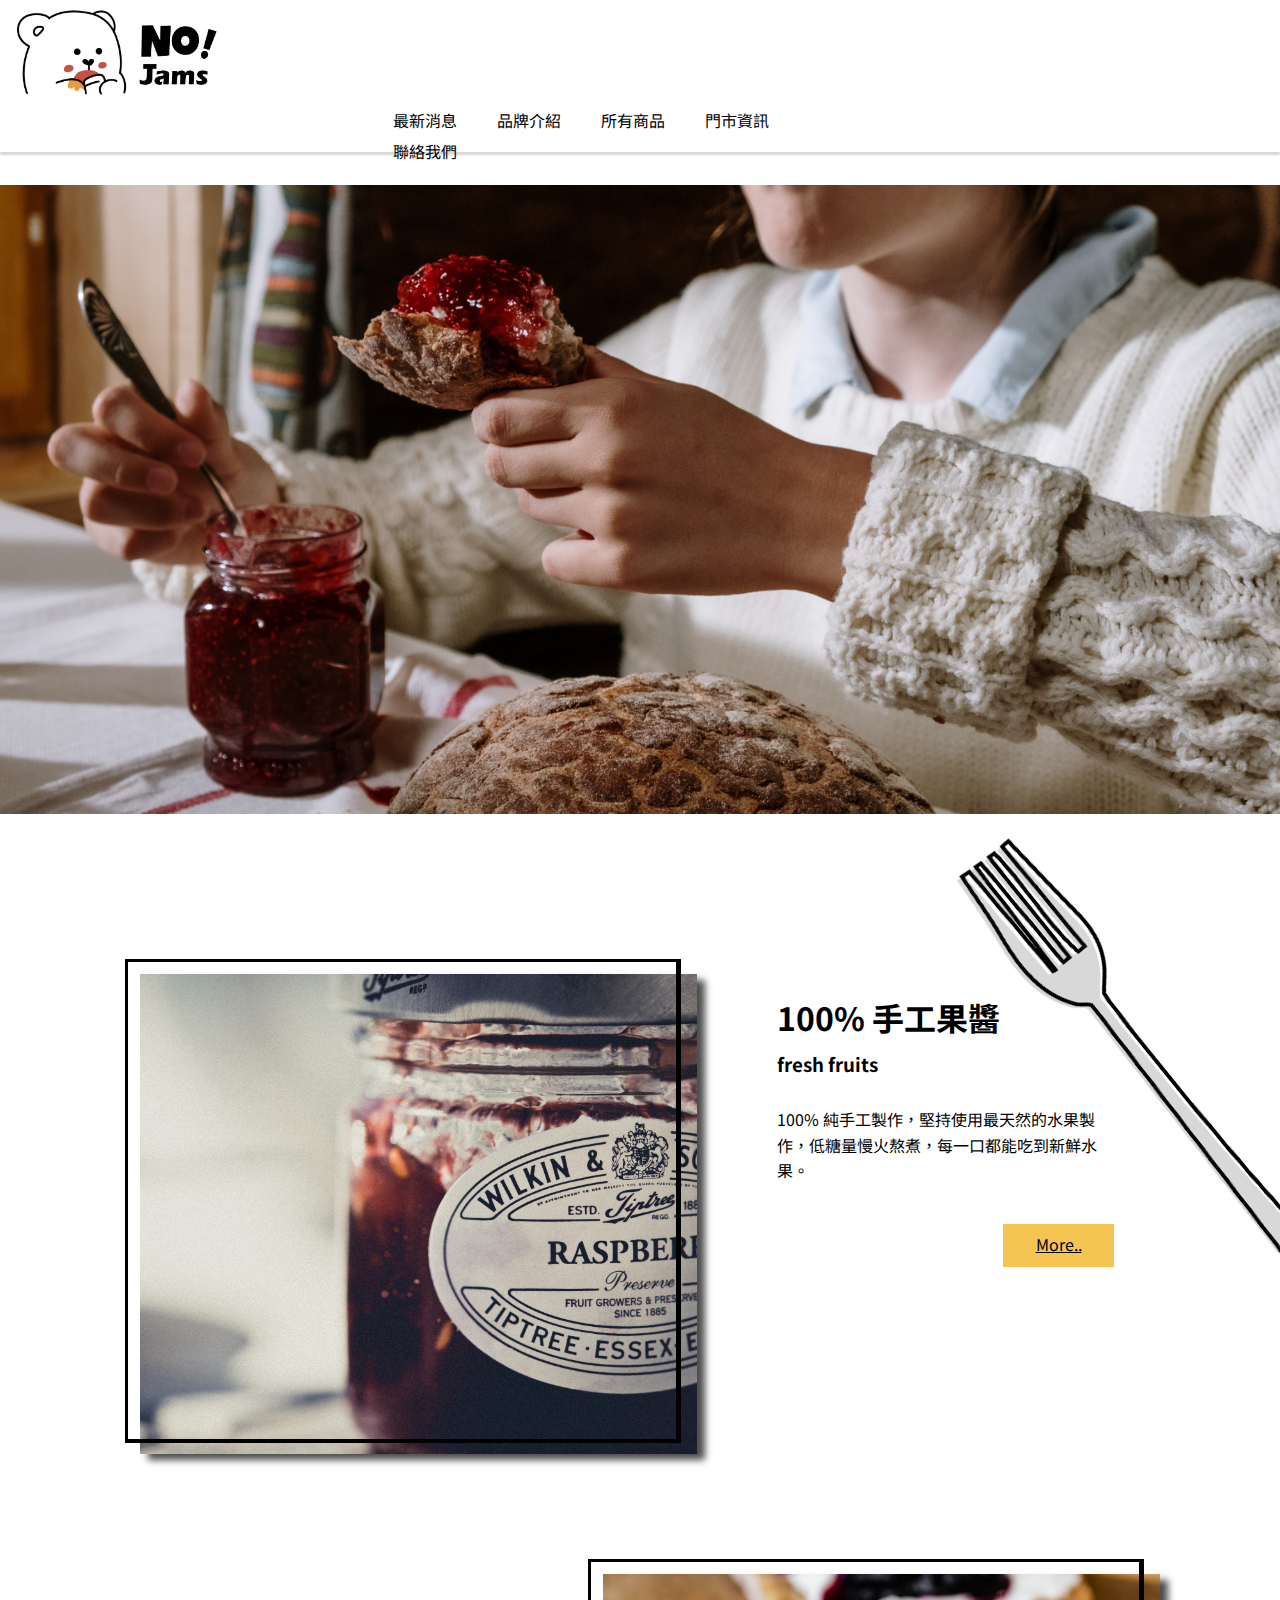
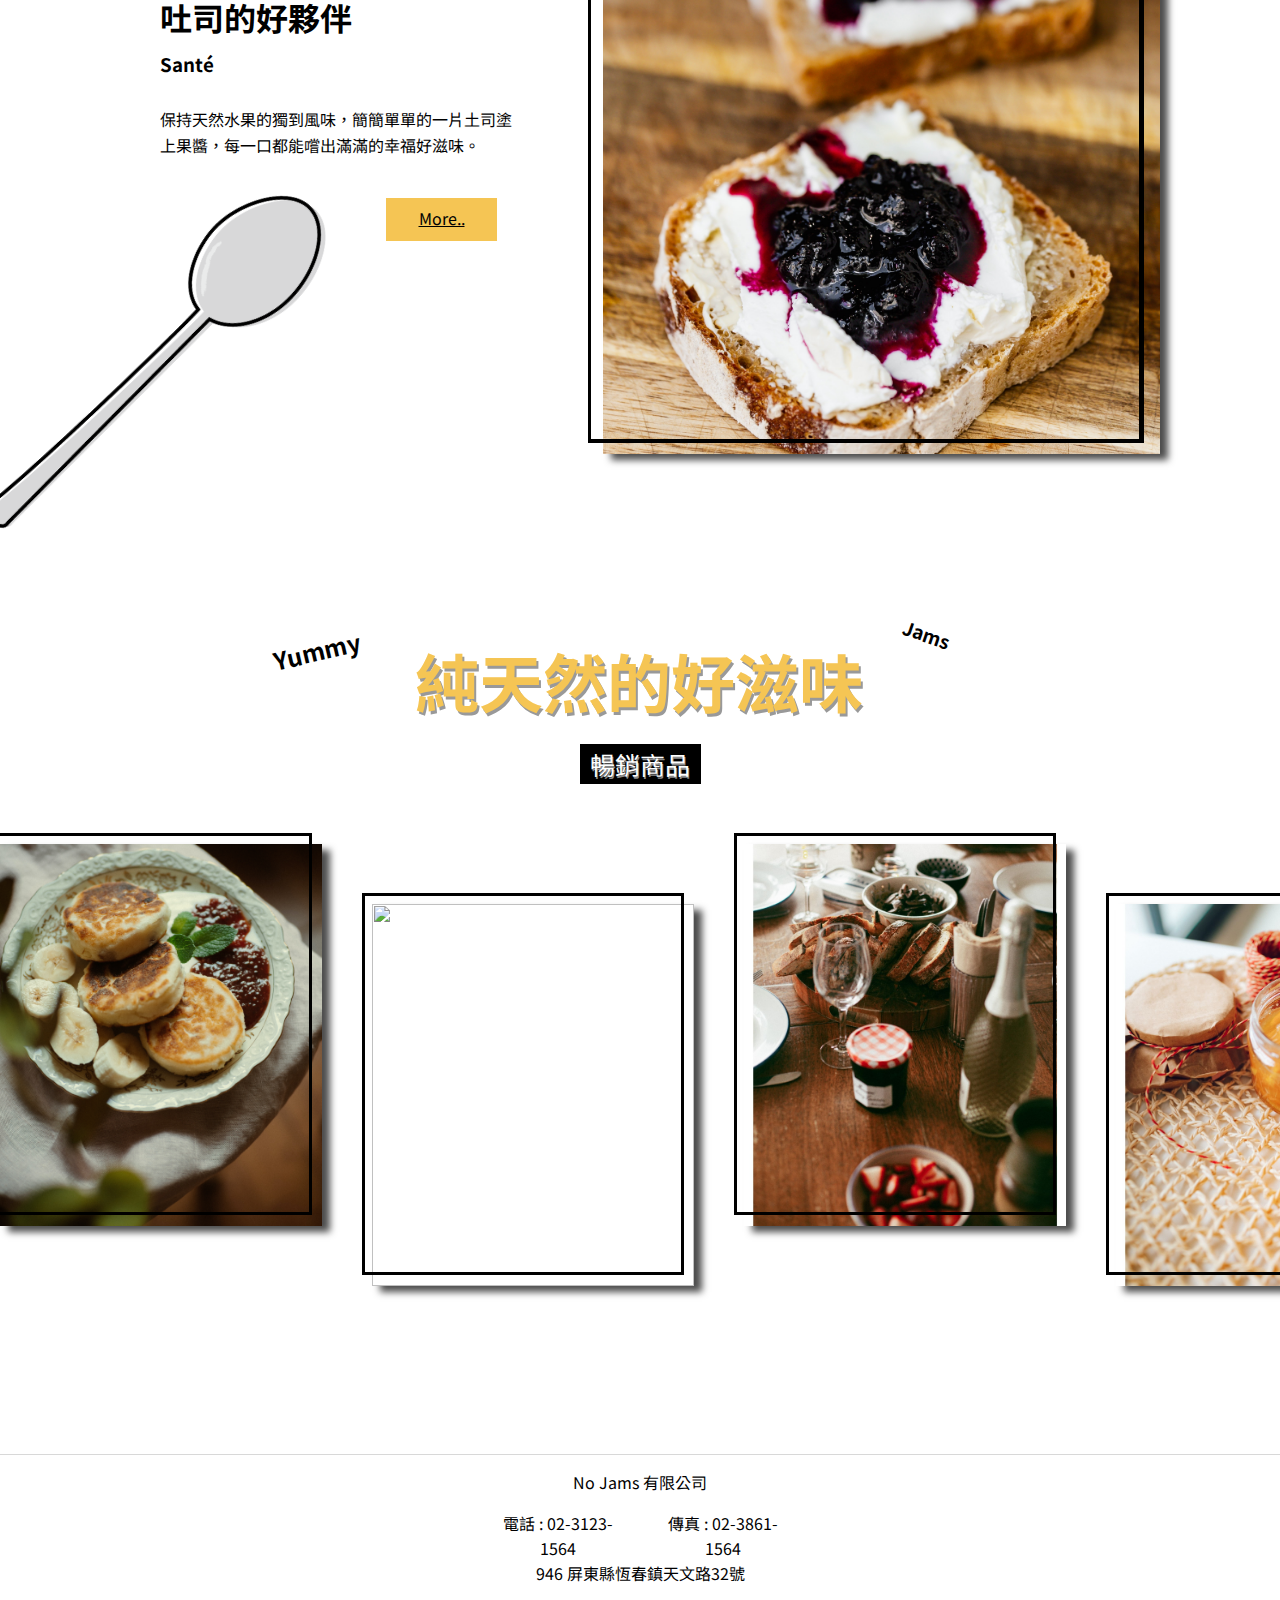
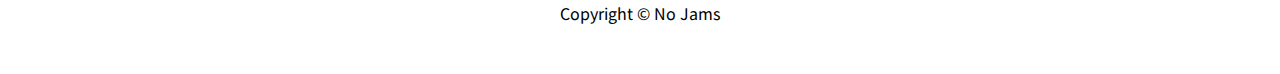
==== index.html @ 3ca2d2df "add.content" ====
<!DOCTYPE html>
<html lang="en">
<head>
    <meta charset="UTF-8">
    <meta http-equiv="X-UA-Compatible" content="IE=edge">
    <meta name="viewport" content="width=device-width, initial-scale=1.0">
    <title>No Jams 首頁</title>
    <link rel="stylesheet" href="./css/style.css">
    <link rel="stylesheet" href="https://pro.fontawesome.com/releases/v5.10.0/css/all.css" integrity="sha384-AYmEC3Yw5cVb3ZcuHtOA93w35dYTsvhLPVnYs9eStHfGJvOvKxVfELGroGkvsg+p" crossorigin="anonymous"/>
    <link rel="preconnect" href="https://fonts.googleapis.com">
    <link rel="preconnect" href="https://fonts.gstatic.com" crossorigin>                 
    <link href="https://fonts.googleapis.com/css2?family=Noto+Sans+TC:wght@100;300;400;500;700&display=swap" rel="stylesheet">
    <link rel="preconnect" href="https://fonts.googleapis.com">
    <link rel="preconnect" href="https://fonts.gstatic.com" crossorigin>
    <link href="https://fonts.googleapis.com/css2?family=Noto+Sans+TC:wght@100;300;400;500;700&family=Source+Sans+Pro:ital,wght@0,200;0,300;0,400;0,600;0,700;0,900;1,200;1,300;1,400;1,600;1,700;1,900&display=swap" rel="stylesheet">
</head>
<body>
   
    <div class="head">
        <a href="index.html"><img src="./img/nojams_logo.png" alt="" ></a>

        <div class="icon"> 
        <i class="fas fa-user"></i>
        <i class="fas fa-shopping-cart"></i>              
        <i class="fab fa-facebook"></i>
        <i class="fab fa-instagram"></i>
       </div>
        
        <ul>
            <li>
                <a href="News.html">最新消息</a> 
            </li>      
            <li>
                <a href="Brand_introduction.html">品牌介紹</a>  
            </li>
            <li>
                <a href="All_products.html">所有商品</a> 
                <ol>
                <li><a href="#">熱銷推薦 </a></li>
                <li><a href="Jams.html">手工果醬</a></li>
                </ol>
             </li>
            <li>
                <a href="position.html">門市資訊</a>  
            </li>
            <li><a href="Content_us.html">聯絡我們</a> 
            </li>

           </ul>
        
           
          <div class="photo">
              <img src="./img/pexels-cottonbro-5590963.jpg" alt="">
           </div>
           <img src="./img/fork-02-02.png" alt="" class="Decorate">
           <img src="./img/fork-03.png" alt="" class="Decorate2">
         
           
           <div class="top">
           
               <div class="ph1">
                   <img src="img/pexels-torsten-dettlaff-60540.jpg" alt="">
                   <div class="line"></div>
                </div>
               
               <div class="list1" >
                   <h1>100% 手工果醬</h1>
                   <h3> fresh fruits</h3>
                   <p>100%  純手工製作，堅持使用最天然的水果製作，低糖量慢火熬煮，每一口都能吃到新鮮水果。</p>
                   <a href="#">More..</a>
               </div>
           </div>


           <div class="top2">
            <div class="list2" >
                <h1>吐司的好夥伴</h1>
                <h3> Santé</h3>
                <p>保持天然水果的獨到風味，簡簡單單的一片土司塗上果醬，每一口都能嚐出滿滿的幸福好滋味。</p>
                <a href="#">More..</a>
            </div>
            <div class="ph2">
                <img src="img/pexels-karolina-grabowska-4963936.jpg" alt="">
                <div class="line2"></div>
             </div>
            </div>

            <div class="top3">

                <div class="list3">
                    <h2>Yummy</h2>
                    <h3>Jams</h3>
                <h1>純天然的好滋味</h1>
                <a href="#">暢銷商品</a>
                </div>
                
                <div class="ph3">
                    <img src="./img/p1.jpg" alt="">
                    <div class="line3"></div>
                 </div>
                 <div class="ph4">
                    <img src="./img/p2.jpg" alt="">
                    <div class="line4"></div>
                 </div>

                 <div class="ph5">
                    <img src="./img/p3.jpg" alt="">
                    <div class="line5"></div>
                 </div>

                 <div class="ph6">
                    <img src="./img/p4.jpg" alt="">
                    <div class="line6"></div>
                 </div>

                 <div class="ph7">
                    <img src="./img/p5.jpg" alt="">
                    <div class="line7"></div>
                 </div>


             </div>

             
             <div id="footer">
                <div class="ficon">
                <i class="fab fa-facebook"></i>
                <i class="fab fa-instagram"></i>
                <i class="fas fa-envelope"></i>
                </div>
                <div class=text>
                <p>No Jams 有限公司</p>
                <div class="phone">
                <p class="ph">電話 : 02-3123-1564</p><p>傳真 : 02-3861-1564</p>
                </div>
                <p>946 屏東縣恆春鎮天文路32號</p>
                <p>Copyright © No Jams</p>
                </div>
            </div>
       
              
            
          

    
</body>
</html>
---- css/style.css ----
@import url('reset.css');

*{
    margin: 0;
    padding: 0;
    color: black;
    box-sizing: border-box;
    
}
body{
    font-family: 'Noto Sans TC' ,sans-serif;
    font-size: 16px;
    margin: 0 auto;
    overflow-x: hidden;
    
    
}

/* head */

.head{
    height: 152px;
    box-shadow: 0 3px 2px rgba(199, 199, 199, 0.7);    
    z-index: 1;


    

}

img{
    width: 239px;
    height: 103px;
    

}

/* 選單 */
ul{
    width: 515px;
    margin: 0 auto;
    
    
   
  }
  
  li{ 
    position: relative;
    display: inline-block;  
    font-style: normal;
  
   
    
  }
  
  li a{
    display: block;
    width: 80px;
    height: 30px;
    text-decoration: none;
    line-height: 23.17px;
    margin: 0 10px ;    
    
    
  }
  
  li a:hover{
      color: rgb(218, 218, 218);
  }
  
  
  
  ul>li:hover ol{
    display: block;
   
    
  
  }
  ol{
    position: absolute;
    display: none;
    top: 30px;
    left: -8px;

  }
  
  
  
  ol>li a{
    display: block;
    width: 80px;
    height: 30px;
    text-decoration: none;
    text-align: center;
    line-height: 20px;
  
  }
  
  ol:hover>li {
   
  
  
  }

  /* icon */

.icon{
    font-size: 20px;
    float: right;
    margin-top: 20px;
    margin-right :20px ;
}

.fas ,.fab{
    margin-right: 20px;

}

/* head下的圖 */

.photo{
    /* background-color: rgb(207, 205, 205); */
    height: 629px;
    margin-top: 15px;
    margin-bottom: 140px;
   
    
    
   
}
.photo img{
  width:100%;
  height: 100%;
  object-fit: cover;
  

}
/* 裝飾叉子湯匙 */
.Decorate{
  position: absolute;
  top: 978px;
  right: -152px;
  width: 100%;
  height: 155px;
  width: 575px;
  transform: rotate(51deg);
}

.Decorate2{
  position: absolute;
  top: 1885px;
  left: -110px;
  width: 100%;
  height: 155px;
  width: 526px;
  transform: rotate(316deg);
  


}

/*首頁 區塊1 */
.top{
    width: 1040px;
    height: 520px;
    margin: 0 auto;
    display: flex;
    
}

.top img{
  height: 480px;
  width: 557px;
  margin-top: 20px;
  margin-left: 20px;
  object-fit: cover;
  object-position: bottom right;
  box-shadow: 8px 6px 7px rgba(0, 0, 0, 0.7); 

  
}

.ph1{
  position: relative;
}

.line{
  height: 484px;
  width: 556px;
  position: absolute;
  border: 3px solid black;
  border-bottom: 4px solid black ;
  border-right: 5px solid black ;
  top:5px;
  left: 5px;
  
}


.list1{
  margin: 20px;
  margin-left: 60px;

}

.list1 h1{
  margin: 20px 20px 10px;


}

.list1 h3{
  margin: 0 20px 30px;

}

.list1 p{
  margin: 20px;
  line-height:1.6;

}

.list1{

}

.list1 a{
  font-size: 16px;
  font-style: normal;
	display: block;
	background-color:#F5C554;
	width: 111px;
	height: 43px;
	text-align: center;
	line-height: 40px;
  margin-top: 40px;
  margin-left: 246px;
}
  

/* 首頁區塊2 */
.top2{
  width: 1040px;
  height: 520px;
  margin: 80px auto;
  display: flex;
}

.top2 img{
height: 480px;
width: 557px;
object-fit: cover;
object-position: bottom;
margin-top: 20px;
margin-left: 20px;
box-shadow: 8px 6px 7px rgba(0, 0, 0, 0.7); 

}

.ph2{
position: relative;
}

.line2{
height: 484px;
width: 556px;
position: absolute;
border: 3px solid black;
border-bottom: 4px solid black ;
border-right: 5px solid black ;
top:5px;
left: 5px;


}


.list2{
margin: 20px;
margin-right: 40px;

}

.list2 h1{
margin: 20px 20px 10px;


}

.list2 h3{
margin: 0 20px 30px;

}

.list2 p{
margin: 20px;
line-height:1.6;

}

.list2{

}

.list2 a{
font-size: 16px;
font-style: normal;
display: block;
background-color:#F5C554;
width: 111px;
height: 43px;
text-align: center;
line-height: 40px;
margin-top: 40px;
margin-left: 246px;
}

/* 首頁輪播區塊3 */

.top3 {
  height: 750px;
  display: flex;
  margin-top: 130px;
  overflow: hidden;
  position: relative;
}



.top3 img{
  width: 322px;
  height: 382px;
  margin-right: 50px;
  margin-top: 200px;
  object-fit: cover;
  object-position: bottom;
  box-shadow: 8px 6px 7px rgba(0, 0, 0, 0.7); 
}

.ph3,.ph5,.ph7{
  position: relative;
  margin-top: 40px;
  


}

.line3,.line5,.line7{
  width: 322px;
  height: 382px;
  position: absolute;
  border: 3px solid black;
  top:189px;
  left:-10px
}

.ph4,.ph6{
  position: relative;
  margin-top: 100px;

}

.line4,.line6{
  width: 322px;
  height: 382px;
  position: absolute;
  border: 3px solid black;
  top: 189px;
  left:-10px

}

.top3 .list3{
  width: 450px;
  height: 150px;
  margin: 0 auto;
  position: absolute;
  left: 0;
  right: 0;
  top:30px;
  margin: auto;
}
.top3 .list3 h1{
  font-size: 64px;
  position: absolute;
  margin: 0 auto;
  text-shadow: 2px 3px #999999;
  color: #F5C554;


}

.top3 .list3 h2{
  position: absolute;
  top: -1px;
  left: -142px;
  transform: rotate(347deg);
  


}
.top3 .list3 h3{
  font-weight: bold;
  position: absolute;
  top: -14px;
  right: -86px;
  transform: rotate(19deg);
  
}


.top3 a{
  font-size: 25px;
  font-style: normal;
  color: white;
  text-shadow: 1px 2px #8a8a8a;
  display: block;
  background-color:#000000;
  width: 121px;
  height: 40px;
  text-align: center;
  line-height:1.6;
  margin: 0 auto;
  margin-top: 110px;
  text-decoration: none;
  }


/* 頁尾 */
#footer{
  height: 220px;
  margin: 0 auto;
  position: relative;
  margin-top: 100px;
  border-top: 1px solid rgba(199, 199, 199, 0.7);
}

#footer .text p{
  text-align: center;
  padding-top: 15px;
  line-height: 1.6;
  font-size: 16px;
}

.ficon{
  font-size: 20px;
  position: absolute;
  top: 100px;
  left: 461px;
  

}

#footer .text  .phone{
  height: 50px;
  width: 310px;
  display: flex;
  margin: 0 auto;
  
}
#footer .text  .phone .ph{
  margin-right: 20px;
}
/* 品牌介紹背景浮動區塊 */


.photo1{
  margin-top: 15px;
  /* background-color: rgb(207, 205, 205); */
  height: 629px;
  margin-bottom: 380px;
  position: relative;
}
.photo1 img{
  width:100%;
  height: 100%;
  object-fit: cover;
  object-position: center;

  

}
.photo1 .p1{
  width: 910px;
  height: 486px;
  position: absolute;
  top: 405px;
  left: 0;
  right: 0;
  margin: auto;
 
}
.photo1 .p1 img{
  object-fit: cover;
  object-position: 10% 30%;
  
}


.p1 h1{
  font-size: 64px;
  position: absolute;
  text-align: center;
  top: 116px;
  left: 0;
  right: 0;
  bottom: 0;
  margin: auto;
  color: white;
  font-weight: 500;
  text-shadow: 2px 3px #999999;
 
}



/* 品牌介紹製作步驟-如何製作果醬 */

.middle{ 
  width: 1200px;
  height: 1160px;
  margin: 0 auto;
  font-size: 0%;
  background-image: url(../img/Vector\ 1.png);
  background-repeat: no-repeat;
  position: relative;

}
.middle .lin {
    position: absolute;
    left: -150px;
    bottom: -195px;
    width: 710px;
    height: 296px;
}
.middle .bee{
  width: 130px;
  height: 120px;
  position: absolute;
      left: 569px;
    bottom: 59px;

}

.middle h1{
  font-size: 64px;
  text-align: center;
  /* text-shadow: 2px 3px #999999; */
  -webkit-text-fill-color: transparent;
  -webkit-text-stroke: 2px #F5C554;
 
}

.middle1 {
  display: flex;
  flex-wrap: wrap;
  margin: 30px 20px;
  

  
 


}

.middle1 .step{
  list-style: none;
  width: 325px;
  height: 430px;
  vertical-align: middle;
  margin: 50px  auto; 
  
   
 
 

}
  


.middle1 img{
  width: 325px;
  height: 259px;
  object-fit: cover;
  object-position: bottom;
}

.middle1 h4{
  font-size: 25px ;
  text-align: center;
  line-height: 35px;
  padding: 0 0px;
  padding-top: 0px;

}

.middle1 p{
  font-size: 16px;
  padding: 10px 20px;
  line-height: 35px;
  text-align: center;

}

.step1{
  border: 3px solid #F5C554;
  height: 171px;
  position: relative;

}

.step1 h4{
  color: #F5C554;
}

.step1 img{
  height: 41px;
  width: 121px;
  position: absolute;
  top: -15px;
  left: 100px;
  position: relative;


  
}
.box{
  height: 41px;
  width: 121px;
  background-color: white;
  border: 3px solid #F5C554;
  position: absolute;
  top: -22px;
  left: 93px;
} 


/* 品牌介紹最下面區塊 */

.down{
  margin-top: 40px;
  background-color: coral;
  height: 473px;
  display: flex;


}

.down img{
  height: 100%;
  object-fit: cover;
  width: 100%;
  overflow: hidden;

}






/* 最新消息 */

.middlenews {
  width: 1200px;
  height: 1000px;
  margin: 0 auto;
 
}

.middlenews h1{
  font-size: 64px;
  text-align: center;
  margin-bottom: 40px;
  text-shadow: 2px 3px #999999;
}



.news {
  /* background: #ffffff ; */
  border: 3px solid rgb(180, 180, 180);
  width: 440px;
  height: 360px;
  margin: 0 auto;
  display: inline-block;
  vertical-align: middle;
  margin: 40px 77px; 
  box-shadow: 8px 6px 7px rgba(65, 65, 65, 0.7); 

 
  
  
}

.new1{

  
  
  
 
}

.new1 img{
  width: 440px;
  height: 240px;
  width: 100%;
  object-fit: cover;
  object-position: center ;
}

.new1 p{
  font-size: 16px;
  padding-left: 20px;
  padding-top: 15px;
  
  

}

.new1 h3{
  font-size: 25px;
  padding-left: 20px;
  padding-top: 28px;
  float: left;
  
  
}

.new1 a{
  font-size: 18px;
  float: right;
  margin: 0 10px;
  padding-top: 35px;
}

.new1 a .fas {
  font-size: 20px;
  margin-left: 5px;
}
.news a:hover,.fas:hover{
  color: #869DB3;
}



/* 左邊商品列表 */


.Aproduct{
  display: flex;
  padding-left: 100px;

  
}

.list1_l{
  width: 250px;
  margin: 0 auto;
  margin-right: 50px; 
  margin-top: 50px;
 
}

.list1_l li:hover{ 
  font-style: normal;
}

.list1_l li a{
  display: block;
  width: 80px;
  height: 30px;
  text-decoration: none;
  line-height: 23.17px;
  margin: 0px 10px ;  
   
  
}

.list1_l li a:hover{
    color: #657682;
 
}

.list1_l li:hover .list1_ll li {
  position: relative;
  
}
.list1_l ol{
  position: absolute;
  display: none;
  top: 0px;
  left: 80px;

}



.list1_l ol>.list1_l li a{
  display: block;
  width: 80px;
  height: 30px;
  text-decoration: none;
  text-align: center;
  line-height: 20px;

}


.list1_l li:hover ol {
  display: block;
}

.list1_l>li{
  display: block;
  margin: 10px 0;
}





/* 中間商品 */
.products {
  display: flex;
  flex-wrap: wrap;
  height: 100%;
  margin-left: 80px;
  margin-top: 50px;
  
 
}

.item{
  width: 322px;
  height: 440px;
  text-align: center;
  margin: 20px;
 
}

.products img{
  width: 322px;
  height: 321px;
  display: block;
  width: 100%;
  margin-bottom: 40px;

}

.products h4{
  font-size: 16px;
  margin-bottom: 20px;

  
  


}

.products p{
  font-size: 18px;
  color: rgb(7, 82, 82);
  


}
.products p:hover{

}

.products a{
  text-decoration:none
  
}

.products a h4:hover{
  color: #869DB3;
  
}


/* 最下面頁面連結 */
.page{
 width: 1033px;
  margin-left: 360px;
  text-align: center;
  margin-top: 50px;
}

.page a {
  display: inline;
  margin: 0 5px;
 
 

}

.page a .fas{

}

.page a:hover{
  text-decoration: none;
  color: #8a8a8a;
  
}

/* 搜尋列表 */

.top_search{
  display: flex;
  margin: 0 30px;
  margin-top: 80px;
}
.search{
  padding-left:1000px;
  position: relative;
 

}
.search input{
  border: 3px solid;
  height: 28px;
  width: 211px;
  font-size: 16px;
  
  
}

.search button{
  border: none;
  height: 19px;
  width: 20px;
  position: absolute;
  top: 4px;
  right: 149px;
  background-color: white;
}
.search .fas{
  font-size: 18px;
  margin-top: 1px; 
}

/* 商品排序選單 */

select{
  height: 28px;
  width: 141px;
  text-align: center;
  border: 3px solid black;
  
}

option{

}

 


  /*購買頁面 */


  .shop{
    margin-top: 80px;
    padding:80px 140px;
    /* background-color: rgb(22, 22, 22); */
    display: flex

  }

  .shop img{
    height: 561px;
    width: 675px;

  }

  .shop_test{
    height: 561px;
    width: 471px;
    background-color: rgb(255, 255, 255);
    padding-top: 60px;
    padding-left: 100px;


   
  }


  .shop h1{
    font-size: 41px;
    margin-bottom: 20px;
  } 

  .shop h5{
    font-size: 25px;
    color: rgb(14, 119, 119);
    margin-bottom: 10px;
  } 

  .shop p{
    width: 368px;
    line-height: 1.6;
    margin: 10px 0;
    letter-spacing:2px;


  }

.shop .fas{
  font-size: 20px;
}

.shop_test .box_1{
  height: 55px;
  display: flex;
  margin: 20px 0;
  

}


.decrase{
    height: 55px;
    width: 53px;
    border: 1px solid rgb(0, 0, 0);
    line-height: 40px;
    border-right: none;
    float: left;
    padding-left: 17px;
    padding-top: 8px;
    background-color: white;

}

.number{
  height: 55px;
  width: 73px;
  border: 1px solid rgb(0, 0, 0);  
  float: left; 
}

.plus{
  height: 55px;
  width: 53px;
  border: 1px solid rgb(0, 0, 0);
  line-height: 40px;
  border-left: none;
  padding-left: 17px;
  padding-top: 8px;
  background-color: white;
  margin-right: 40px;


} 



button{
  height: 55px;
  width: 143px;
  background-color: black;
  font-size: 18px;
  color: white;
  /* text-align: center; */
  border: 1px solid #000000;

}
button:hover{
  background-color: #F5C554;
}


/* 門市資訊position */


.store{
  margin-top: 120px;
  margin-bottom: 100px;
  clear: both
  
  
}

.store h1{
    font-size: 64px;
    text-align: center;
    margin-bottom: 40px;
    text-shadow: 2px 3px #999999;
    
}

.all_map{
  height: 100%;
  width: 855px;
  margin: 0 auto;
  padding: 25px;
  display: flex;
  
  
  
  
 

}

.map1{
  height: 302px;
  width: 395px;
  
  

}

.all_map .text{
  height: 302px;
  width: 395px;
  padding:80px 25px 80px 100px;
  
  


}


.all_map .text h2{
  font-size: 46px ;
  margin-bottom: 20px;
  
}

.all_map .text p{
  letter-spacing: 1px;
  
  
}


/* 聯絡我們 content us */


.content{
  margin: 120px auto;
  position: relative;
  height: 800px;
  
  

}

.content h1{
  font-size: 64px;
  margin: 40px 0;
  text-align: center;
  text-shadow: 2px 3px #999999;

}

.content h5{
  margin-bottom: 40px;
  letter-spacing: 2px;
  line-height: 1.6;
  text-align: center;
  font-size: 16px;
  

  
 
  

}


form{
  margin-bottom: 100px;
  position: absolute;
  top:191px;
  left: 400px;
  


}
form .text{
  float: left;
  margin: 20px;
  
 
  

}

form .input{
  float: left;
  margin: 20px;
  height: 100%;


}

form p{
  margin-top: 20px;
  font-size: 25px;
  margin-bottom:29px;
 
  
  
}

form input{
  display: block;
  margin-top: 20px;
  font-size: 16px;
  min-width:400px;
  max-width:500px;
  padding:10px;
  border: 3px solid black;
  border-bottom: 4px solid black ;
  border-right: 3.5px solid black ;



}

form .question{
  min-width:400px;
  max-width:500px;
  min-height: 200px;
  max-height: 300px;
  margin-top: 25px;
  font-size: 16px;
  padding:10px;
  border: 3px solid black;
  border-bottom: 4px solid black ;
  border-right: 3.5px solid black ;

 
  
}
form .sub{
  height: 46px;
  min-width: 150px;
  padding: 10px 0;
  background-color: black;
  color: white;
  
}
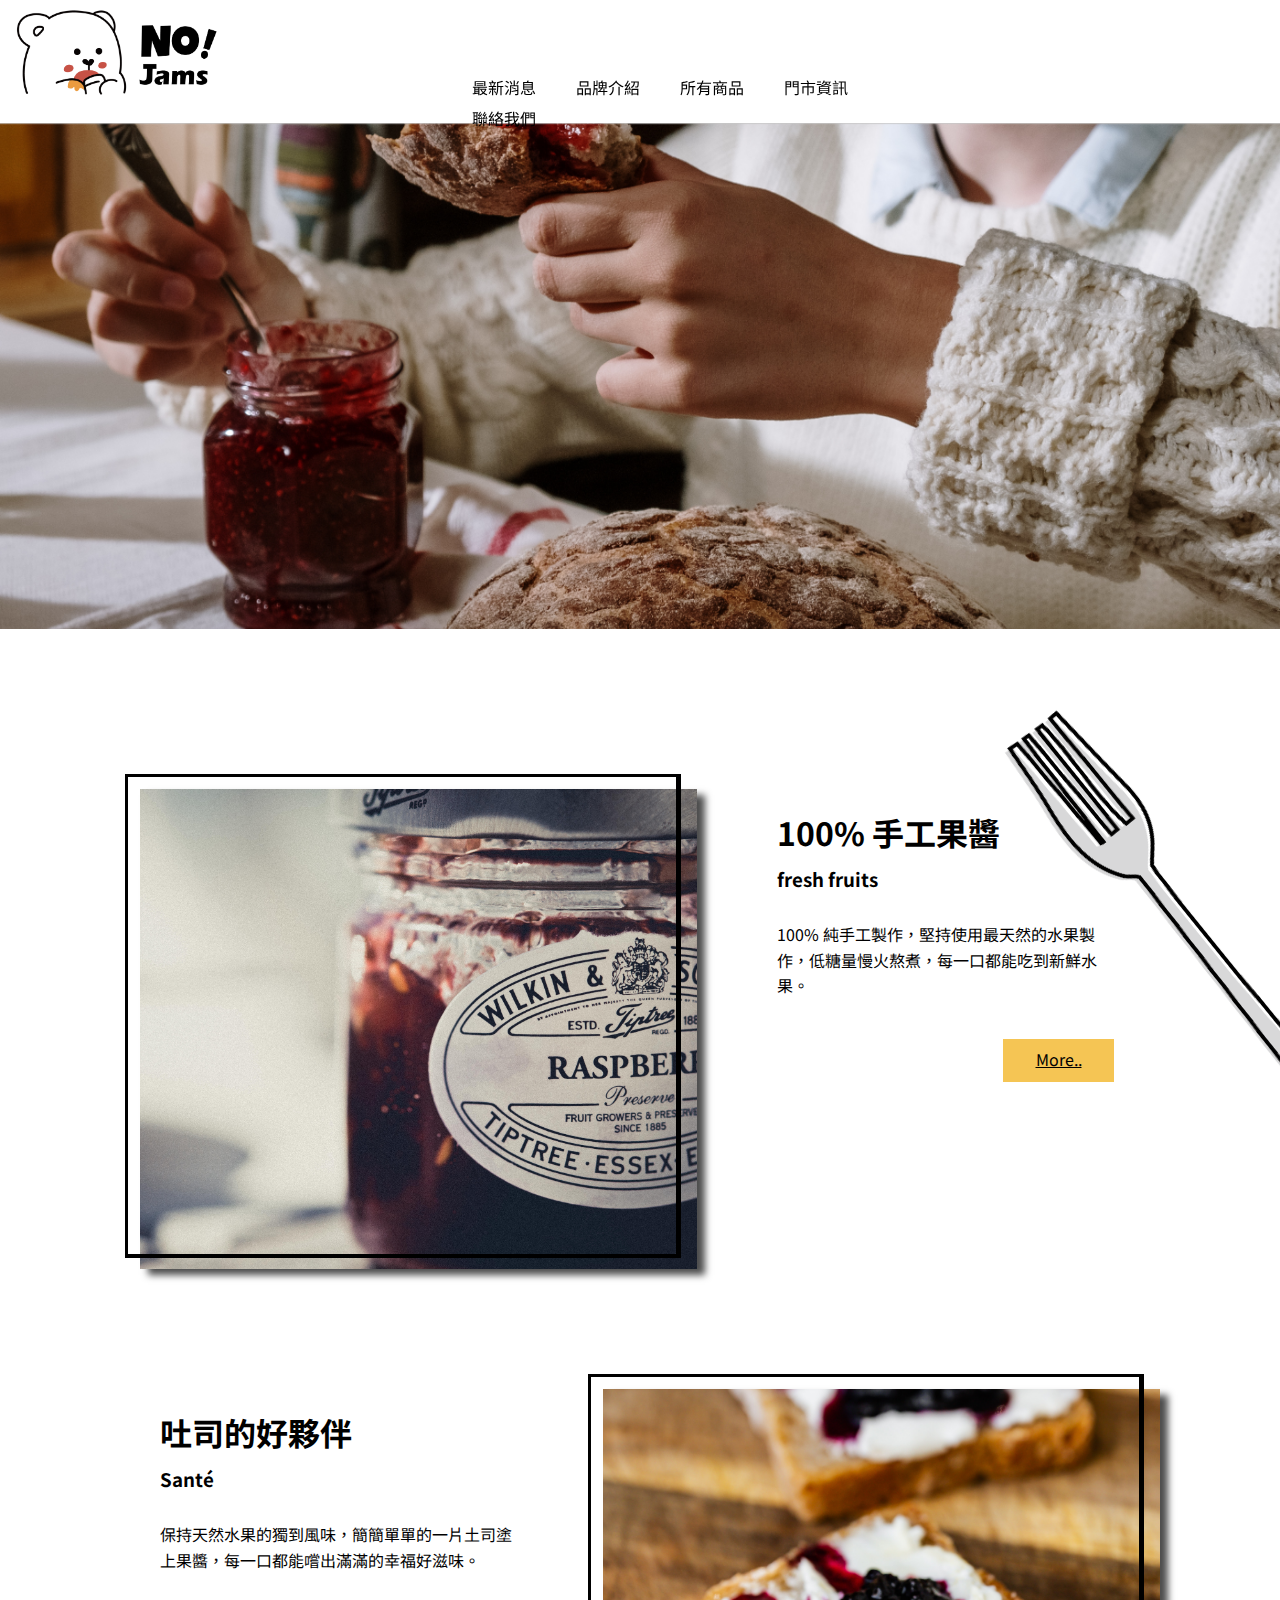
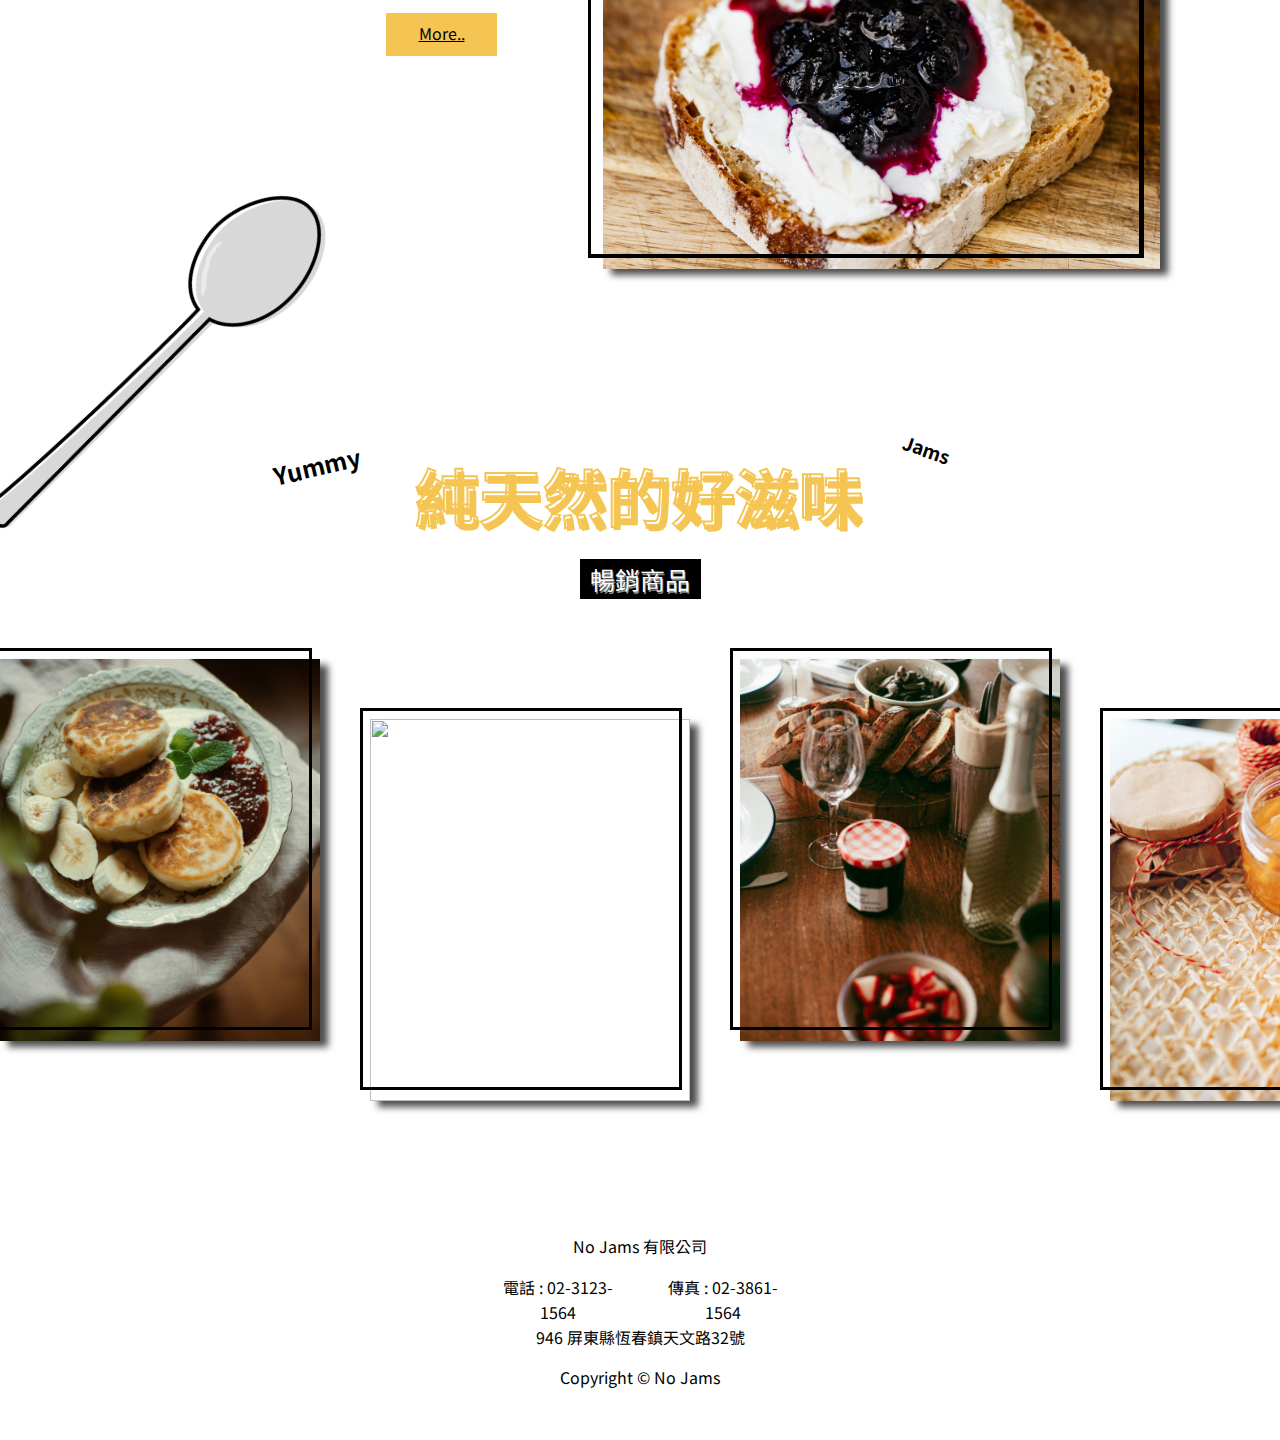
==== commit f85c21e9: "add all & rwd+index" ====
--- a/index.html
+++ b/index.html
@@ -5,7 +5,8 @@
     <meta http-equiv="X-UA-Compatible" content="IE=edge">
     <meta name="viewport" content="width=device-width, initial-scale=1.0">
     <title>No Jams 首頁</title>
-    <link rel="stylesheet" href="./css/style.css">
+    <link rel="stylesheet" href="./css/index.css" >
+    <link rel="stylesheet" href="./css/hamburger.css">
     <link rel="stylesheet" href="https://pro.fontawesome.com/releases/v5.10.0/css/all.css" integrity="sha384-AYmEC3Yw5cVb3ZcuHtOA93w35dYTsvhLPVnYs9eStHfGJvOvKxVfELGroGkvsg+p" crossorigin="anonymous"/>
     <link rel="preconnect" href="https://fonts.googleapis.com">
     <link rel="preconnect" href="https://fonts.gstatic.com" crossorigin>                 
@@ -15,9 +16,39 @@
     <link href="https://fonts.googleapis.com/css2?family=Noto+Sans+TC:wght@100;300;400;500;700&family=Source+Sans+Pro:ital,wght@0,200;0,300;0,400;0,600;0,700;0,900;1,200;1,300;1,400;1,600;1,700;1,900&display=swap" rel="stylesheet">
 </head>
 <body>
-   
+    
     <div class="head">
+        
+        <div class="ham">
+            <button class="hamburger hamburger--squeeze" type="button">
+                <span class="hamburger-box">
+                <span class="hamburger-inner"></span>
+                </span>
+            </button>
+        </div>
+
         <a href="index.html"><img src="./img/nojams_logo.png" alt="" ></a>
+       <ul>
+            <li>
+                <a href="News.html">最新消息</a> 
+            </li>      
+            <li>
+                <a href="Brand_introduction.html">品牌介紹</a>  
+            </li>
+            <li>
+                <a href="All_products.html">所有商品</a> 
+                <ol>
+                <li><a href="#">熱銷推薦 </a></li>
+                <li><a href="Jams.html">手工果醬</a></li>
+                </ol>
+             </li>
+            <li>
+                <a href="position.html">門市資訊</a>  
+            </li>
+            <li><a href="Content_us.html">聯絡我們</a> 
+            </li>
+
+           </ul>
 
         <div class="icon"> 
         <i class="fas fa-user"></i>
@@ -26,28 +57,10 @@
         <i class="fab fa-instagram"></i>
        </div>
         
-        <ul>
-            <li>
-                <a href="News.html">最新消息</a> 
-            </li>      
-            <li>
-                <a href="Brand_introduction.html">品牌介紹</a>  
-            </li>
-            <li>
-                <a href="All_products.html">所有商品</a> 
-                <ol>
-                <li><a href="#">熱銷推薦 </a></li>
-                <li><a href="Jams.html">手工果醬</a></li>
-                </ol>
-             </li>
-            <li>
-                <a href="position.html">門市資訊</a>  
-            </li>
-            <li><a href="Content_us.html">聯絡我們</a> 
-            </li>
-
-           </ul>
-        
+    </div>
+        
+        <div class="space"></div>
+
            
           <div class="photo">
               <img src="./img/pexels-cottonbro-5590963.jpg" alt="">
@@ -117,17 +130,32 @@
                     <img src="./img/p5.jpg" alt="">
                     <div class="line7"></div>
                  </div>
+                 <div class="ph4">
+                    <img src="./img/p2.jpg" alt="">
+                    <div class="line4"></div>
+                 </div>
+
+                 <div class="ph5">
+                    <img src="./img/p3.jpg" alt="">
+                    <div class="line5"></div>
+                 </div>
+
+                 <div class="ph6">
+                    <img src="./img/p4.jpg" alt="">
+                    <div class="line6"></div>
+                 </div>
+
+                 <div class="ph7">
+                    <img src="./img/p5.jpg" alt="">
+                    <div class="line7"></div>
+                 </div>
 
 
              </div>
-
              
-             <div id="footer">
-                <div class="ficon">
-                <i class="fab fa-facebook"></i>
-                <i class="fab fa-instagram"></i>
-                <i class="fas fa-envelope"></i>
-                </div>
+
+         
+             <div class="footer1">
                 <div class=text>
                 <p>No Jams 有限公司</p>
                 <div class="phone">
@@ -135,13 +163,114 @@
                 </div>
                 <p>946 屏東縣恆春鎮天文路32號</p>
                 <p>Copyright © No Jams</p>
-                </div>
+                <div class="ficon">
+                    <i class="fab fa-facebook"></i>
+                    <i class="fab fa-instagram"></i>
+                    <i class="fas fa-envelope"></i>
+                    </div>
+                </div>
+               
+
             </div>
+           
        
               
             
+
           
-
+ <script src="./hamburger.js"></script>
+ <script src="https://ajax.googleapis.com/ajax/libs/jquery/3.6.0/jquery.min.js"></script>
+ <script>
+    //  $(function(){
+
+     //   });
+     
+        // $("id").hide();
+        // $("ul").hide();
+        $("button.hamburger").on("click", function(){
+            // $("ul").show();
+            // $("ul").hide();
+            $(this).toggleClass("is-active");
+                // $("ul").slideDown();
+                // $("ul").hide();
+            $(this).on('click', function () {
+            
+            $('ul').slideDown();
+            $("ul").toggle();
+            // $("ul").show();
+
+            
+            });      
+            
+
+        });    
+        // //     // $("ul").slideToggle();
+            
+        //  });
+
+
+        //    $(".hamburger").click(function() {
+        //     $("ul").slideToggle("slow", function() {
+        //         $("ul").hide();
+        //         $("is-active").show();
+        //     });
+        //     });
+            // $("is-active").click(function() {
+            // $("ul").slideToggle("slow", function() {
+            //     $("ul").hide();
+            //     $(".hamburger").show();
+            // });
+            // });
+
+
+         
+       
+        // $("is-active").on("click", function(){
+        //     $("ul").show();
+        // });
+
+
+           // $("ul").show();
+
+        // $("ul").show();
+        
+        
+        
+        
+        
+        
+        
+        
+        
+        
+        // $("button.hamburger").on("click", function(){
+        //     $("ul").hide();
+        //     //  $("ul").show(); 
+        // $(this).toggleClass("is-active");
+            //  $(this).show("ul");
+        
+        // $(#ul).show();
+        // $(#ul).hide();
+        
+       
+
+        // $("button.hamburger").click(function(){
+            
+        //      $(this).toggleClass("is-active");
+
+
+                 
+
+        //     });
+    
+        // $(#ul).show();
+        // $(#ul).hide();
+        
+     
+
+    
+    //   });
+</script>
     
 </body>
 </html>--- a/css/index.css
+++ b/css/index.css
@@ -0,0 +1,428 @@
+@import url("style.css");
+
+
+
+
+/* 裝飾叉子湯匙 */
+.Decorate{
+  position: absolute;
+  top: 850px;
+  right: -200px;
+  width: 100%;
+  height: 155px;
+  width: 575px;
+  transform: rotate(51deg);
+  animation-name:Decorate; 
+  animation-duration: 3s;   
+  animation-timing-function:linear;
+  animation-iteration-count:infinite;
+}
+
+.Decorate:hover{
+  transform: rotate(47deg);
+}
+@keyframes Decorate{
+  0% {  top: 845px; }
+  50% { top: 865px; }
+  75% { top: 845px; }
+  100% { top: 865px; }
+}
+
+.Decorate2{
+  position: absolute;
+  top: 1885px;
+  left: -110px;
+  width: 100%;
+  height: 155px;
+  width: 526px;
+  transform: rotate(316deg);
+  animation-name:Decorate2; 
+  animation-duration: 3s;   
+  animation-timing-function:linear;
+  animation-iteration-count:infinite;
+
+}
+
+.Decorate2:hover{
+  transform: rotate(310deg);
+}
+
+@keyframes Decorate2{
+  0% {  top: 1880px; }
+  50% { top: 1870px; }
+  75% { top: 1880px; }
+  100% { top: 1870; }
+}
+
+/*首頁 區塊1 */
+.top{
+    width: 1040px;
+    height: 520px;
+    margin: 0 auto;
+    display: flex;
+    
+}
+
+.top img{
+  height: 480px;
+  width: 557px;
+  margin-top: 20px;
+  margin-left: 20px;
+  object-fit: cover;
+  object-position: bottom right;
+  box-shadow: 8px 6px 7px rgba(0, 0, 0, 0.7); 
+
+  
+}
+
+.ph1{
+  position: relative;
+}
+
+.line{
+  height: 484px;
+  width: 556px;
+  position: absolute;
+  border: 3px solid black;
+  border-bottom: 4px solid black ;
+  border-right: 5px solid black ;
+  top:5px;
+  left: 5px;
+  
+}
+
+
+.list1{
+  margin: 20px;
+  margin-left: 60px;
+
+}
+
+.list1 h1{
+  margin: 20px 20px 10px;
+
+
+}
+
+.list1 h3{
+  margin: 0 20px 30px;
+
+}
+
+.list1 p{
+  margin: 20px;
+  line-height:1.6;
+
+}
+
+.list1{
+
+}
+
+.list1 a{
+  font-size: 16px;
+  font-style: normal;
+	display: block;
+	background-color:#F5C554;
+	width: 111px;
+	height: 43px;
+	text-align: center;
+	line-height: 40px;
+  margin-top: 40px;
+  margin-left: 246px;
+}
+
+
+@media screen and (max-width: 768px){
+  .top ,.top2{
+    margin: 0;
+    display: block;
+    background-color: #8a8a8a;
+
+    }
+    .top{
+      margin-bottom: 558px;
+    }
+    .top2{
+      flex-direction: column-reverse;
+    }
+  .ph1 ,.ph2{
+    margin: 0;
+    padding: 0;
+  }
+  .top img,.top2 img{
+    height: 480px;
+    width: 510px;
+    
+    
+  }
+  .line,.line2{
+    display: none;
+  }
+  .Decorate,.Decorate2{
+    display: none;
+
+  }
+
+  .list1,.list2{
+    width: 500px;
+    margin: 0;
+    margin: 10px;
+
+  }
+
+
+}
+
+  
+
+/* 首頁區塊2 */
+.top2{
+  width: 1040px;
+  height: 520px;
+  margin: 80px auto;
+  display: flex;
+}
+
+.top2 img{
+height: 480px;
+width: 557px;
+object-fit: cover;
+object-position: bottom;
+margin-top: 20px;
+margin-left: 20px;
+box-shadow: 8px 6px 7px rgba(0, 0, 0, 0.7); 
+
+}
+
+.ph2{
+position: relative;
+}
+
+.line2{
+height: 484px;
+width: 556px;
+position: absolute;
+border: 3px solid black;
+border-bottom: 4px solid black ;
+border-right: 5px solid black ;
+top:5px;
+left: 5px;
+
+
+}
+
+
+.list2{
+margin: 20px;
+margin-right: 40px;
+
+}
+
+.list2 h1{
+margin: 20px 20px 10px;
+
+
+}
+
+.list2 h3{
+margin: 0 20px 30px;
+
+}
+
+.list2 p{
+margin: 20px;
+line-height:1.6;
+
+}
+
+.list2{
+
+}
+
+.list2 a{
+font-size: 16px;
+font-style: normal;
+display: block;
+background-color:#F5C554;
+width: 111px;
+height: 43px;
+text-align: center;
+line-height: 40px;
+margin-top: 40px;
+margin-left: 246px;
+}
+
+/* 首頁輪播區塊-純天然*/
+
+.top3 {
+  height: 750px;
+  display: flex;
+  margin-top: 130px;
+  overflow: hidden;
+  position: relative; 
+  margin-bottom: 50px; 
+
+}
+
+.top3:hover{
+
+
+}
+
+/* 圖片 */
+.top3 img{
+  width: 320px;
+  height: 382px;
+  margin-right: 50px;
+  margin-top: 200px;
+  object-fit: cover;
+  object-position: bottom ;
+  box-shadow: 8px 6px 7px rgba(0, 0, 0, 0.7); 
+
+}
+
+.top3 img:hover{
+
+}
+
+
+
+.ph3,.ph5,.ph7{
+  position: relative;
+  margin-top: 40px;
+  /* animation: jam 5s infinite ease-in-out; */
+
+}
+
+.line3,.line5,.line7{
+  width: 322px;
+  height: 382px;
+  position: absolute;
+  border: 3px solid black;
+  top:189px;
+  left:-10px
+}
+
+.ph4,.ph6{
+  position: relative;
+  margin-top: 100px;
+  /* animation: jam 4s  5sinfinite ease-in-out; */
+
+
+}
+
+.ph3 ,.ph4,.ph5 ,.ph6,.ph7 {
+  animation: jam 10s infinite ease;
+}
+
+@keyframes jam{
+  0%{right: 0; transform: translateX(0); }
+  25%{right: 200px;}
+  50%{right: 500px;}
+  75%{right: 700px;}
+  100%{ right: 1000px; transform: translateX(-50%)}
+ }
+
+.line4,.line6{
+  width: 322px;
+  height: 382px;
+  position: absolute;
+  border: 3px solid black;
+  top: 189px;
+  left:-10px
+
+}
+
+.top3 .list3{
+  width: 450px;
+  height: 150px;
+  margin: 0 auto;
+  position: absolute;
+  left: 0;
+  right: 0;
+  top:30px;
+  margin: auto;
+}
+/* 純天然的好滋味 */
+.top3 .list3 h1{
+  font-size: 64px;
+  position: absolute;
+  margin: 0 auto;
+  text-shadow:  2px 3px #F5C554 ;
+  color: #F5C554;
+   -webkit-text-fill-color: transparent;
+  -webkit-text-stroke: 2px #F5C554;
+
+  
+}
+
+.top3 .list3 h1:hover{
+  
+}
+
+/* yummy */
+.top3 .list3 h2{
+  position: absolute;
+  top: -1px;
+  left: -142px;
+  transform: rotate(347deg);
+  /* animation-name:yummy; 
+  animation-duration: 4s;   
+  animation-timing-function:linear;
+  animation-iteration-count:infinite; */
+}
+
+
+.top3 .list3 h2:hover{
+  transform: rotate(340deg);
+}
+
+/* @keyframes yummy{
+  0% {  opacity: 0;}
+  100% { opacity: 1; } 
+} */
+
+/* jams */
+.top3 .list3 h3{
+  font-weight: bold;
+  position: absolute;
+  top: -14px;
+  right: -86px;
+  transform: rotate(19deg);
+  /* animation-name:jams; 
+  animation-duration: 4s;
+  animation-delay: 2s;   
+  animation-timing-function:linear;
+  animation-iteration-count:infinite; */
+  
+}
+.top3 .list3 h3:hover{
+  transform: rotate(25deg);
+}
+
+
+/* @keyframes jams{
+  0% {  opacity: 0;}
+  100% { opacity: 1; } 
+} */
+
+/* 暢銷商品 */
+.top3 a{
+  font-size: 25px;
+  font-style: normal;
+  color: white;
+  text-shadow: 1px 2px #8a8a8a;
+  display: block;
+  background-color:#000000;
+  width: 121px;
+  height: 40px;
+  text-align: center;
+  line-height:1.6;
+  margin: 0 auto;
+  margin-top: 110px;
+  text-decoration: none;
+  }
+
+
+
--- a/css/hamburger.css
+++ b/css/hamburger.css
@@ -0,0 +1,703 @@
+.hamburger {
+  padding: 15px 15px;
+  display: inline-block;
+  cursor: pointer;
+  transition-property: opacity, filter;
+  transition-duration: 0.15s;
+  transition-timing-function: linear;
+  font: inherit;
+  color: inherit;
+  text-transform: none;
+  background-color: transparent;
+  border: 0;
+  margin: 0;
+  overflow: visible; }
+  .hamburger:hover {
+    opacity: 0.7; }
+  .hamburger.is-active:hover {
+    opacity: 0.7; }
+  .hamburger.is-active .hamburger-inner,
+  .hamburger.is-active .hamburger-inner::before,
+  .hamburger.is-active .hamburger-inner::after {
+    background-color: #000; }
+
+.hamburger-box {
+  width: 40px;
+  height: 24px;
+  display: inline-block;
+  position: relative; }
+
+.hamburger-inner {
+  display: block;
+  top: 50%;
+  margin-top: -2px; }
+  .hamburger-inner, .hamburger-inner::before, .hamburger-inner::after {
+    width: 40px;
+    height: 4px;
+    background-color: #000;
+    border-radius: 4px;
+    position: absolute;
+    transition-property: transform;
+    transition-duration: 0.15s;
+    transition-timing-function: ease; }
+  .hamburger-inner::before, .hamburger-inner::after {
+    content: "";
+    display: block; }
+  .hamburger-inner::before {
+    top: -10px; }
+  .hamburger-inner::after {
+    bottom: -10px; }
+
+/*
+   * 3DX
+   */
+.hamburger--3dx .hamburger-box {
+  perspective: 80px; }
+
+.hamburger--3dx .hamburger-inner {
+  transition: transform 0.15s cubic-bezier(0.645, 0.045, 0.355, 1), background-color 0s 0.1s cubic-bezier(0.645, 0.045, 0.355, 1); }
+  .hamburger--3dx .hamburger-inner::before, .hamburger--3dx .hamburger-inner::after {
+    transition: transform 0s 0.1s cubic-bezier(0.645, 0.045, 0.355, 1); }
+
+.hamburger--3dx.is-active .hamburger-inner {
+  background-color: transparent !important;
+  transform: rotateY(180deg); }
+  .hamburger--3dx.is-active .hamburger-inner::before {
+    transform: translate3d(0, 10px, 0) rotate(45deg); }
+  .hamburger--3dx.is-active .hamburger-inner::after {
+    transform: translate3d(0, -10px, 0) rotate(-45deg); }
+
+/*
+   * 3DX Reverse
+   */
+.hamburger--3dx-r .hamburger-box {
+  perspective: 80px; }
+
+.hamburger--3dx-r .hamburger-inner {
+  transition: transform 0.15s cubic-bezier(0.645, 0.045, 0.355, 1), background-color 0s 0.1s cubic-bezier(0.645, 0.045, 0.355, 1); }
+  .hamburger--3dx-r .hamburger-inner::before, .hamburger--3dx-r .hamburger-inner::after {
+    transition: transform 0s 0.1s cubic-bezier(0.645, 0.045, 0.355, 1); }
+
+.hamburger--3dx-r.is-active .hamburger-inner {
+  background-color: transparent !important;
+  transform: rotateY(-180deg); }
+  .hamburger--3dx-r.is-active .hamburger-inner::before {
+    transform: translate3d(0, 10px, 0) rotate(45deg); }
+  .hamburger--3dx-r.is-active .hamburger-inner::after {
+    transform: translate3d(0, -10px, 0) rotate(-45deg); }
+
+/*
+   * 3DY
+   */
+.hamburger--3dy .hamburger-box {
+  perspective: 80px; }
+
+.hamburger--3dy .hamburger-inner {
+  transition: transform 0.15s cubic-bezier(0.645, 0.045, 0.355, 1), background-color 0s 0.1s cubic-bezier(0.645, 0.045, 0.355, 1); }
+  .hamburger--3dy .hamburger-inner::before, .hamburger--3dy .hamburger-inner::after {
+    transition: transform 0s 0.1s cubic-bezier(0.645, 0.045, 0.355, 1); }
+
+.hamburger--3dy.is-active .hamburger-inner {
+  background-color: transparent !important;
+  transform: rotateX(-180deg); }
+  .hamburger--3dy.is-active .hamburger-inner::before {
+    transform: translate3d(0, 10px, 0) rotate(45deg); }
+  .hamburger--3dy.is-active .hamburger-inner::after {
+    transform: translate3d(0, -10px, 0) rotate(-45deg); }
+
+/*
+   * 3DY Reverse
+   */
+.hamburger--3dy-r .hamburger-box {
+  perspective: 80px; }
+
+.hamburger--3dy-r .hamburger-inner {
+  transition: transform 0.15s cubic-bezier(0.645, 0.045, 0.355, 1), background-color 0s 0.1s cubic-bezier(0.645, 0.045, 0.355, 1); }
+  .hamburger--3dy-r .hamburger-inner::before, .hamburger--3dy-r .hamburger-inner::after {
+    transition: transform 0s 0.1s cubic-bezier(0.645, 0.045, 0.355, 1); }
+
+.hamburger--3dy-r.is-active .hamburger-inner {
+  background-color: transparent !important;
+  transform: rotateX(180deg); }
+  .hamburger--3dy-r.is-active .hamburger-inner::before {
+    transform: translate3d(0, 10px, 0) rotate(45deg); }
+  .hamburger--3dy-r.is-active .hamburger-inner::after {
+    transform: translate3d(0, -10px, 0) rotate(-45deg); }
+
+/*
+   * 3DXY
+   */
+.hamburger--3dxy .hamburger-box {
+  perspective: 80px; }
+
+.hamburger--3dxy .hamburger-inner {
+  transition: transform 0.15s cubic-bezier(0.645, 0.045, 0.355, 1), background-color 0s 0.1s cubic-bezier(0.645, 0.045, 0.355, 1); }
+  .hamburger--3dxy .hamburger-inner::before, .hamburger--3dxy .hamburger-inner::after {
+    transition: transform 0s 0.1s cubic-bezier(0.645, 0.045, 0.355, 1); }
+
+.hamburger--3dxy.is-active .hamburger-inner {
+  background-color: transparent !important;
+  transform: rotateX(180deg) rotateY(180deg); }
+  .hamburger--3dxy.is-active .hamburger-inner::before {
+    transform: translate3d(0, 10px, 0) rotate(45deg); }
+  .hamburger--3dxy.is-active .hamburger-inner::after {
+    transform: translate3d(0, -10px, 0) rotate(-45deg); }
+
+/*
+   * 3DXY Reverse
+   */
+.hamburger--3dxy-r .hamburger-box {
+  perspective: 80px; }
+
+.hamburger--3dxy-r .hamburger-inner {
+  transition: transform 0.15s cubic-bezier(0.645, 0.045, 0.355, 1), background-color 0s 0.1s cubic-bezier(0.645, 0.045, 0.355, 1); }
+  .hamburger--3dxy-r .hamburger-inner::before, .hamburger--3dxy-r .hamburger-inner::after {
+    transition: transform 0s 0.1s cubic-bezier(0.645, 0.045, 0.355, 1); }
+
+.hamburger--3dxy-r.is-active .hamburger-inner {
+  background-color: transparent !important;
+  transform: rotateX(180deg) rotateY(180deg) rotateZ(-180deg); }
+  .hamburger--3dxy-r.is-active .hamburger-inner::before {
+    transform: translate3d(0, 10px, 0) rotate(45deg); }
+  .hamburger--3dxy-r.is-active .hamburger-inner::after {
+    transform: translate3d(0, -10px, 0) rotate(-45deg); }
+
+/*
+   * Arrow
+   */
+.hamburger--arrow.is-active .hamburger-inner::before {
+  transform: translate3d(-8px, 0, 0) rotate(-45deg) scale(0.7, 1); }
+
+.hamburger--arrow.is-active .hamburger-inner::after {
+  transform: translate3d(-8px, 0, 0) rotate(45deg) scale(0.7, 1); }
+
+/*
+   * Arrow Right
+   */
+.hamburger--arrow-r.is-active .hamburger-inner::before {
+  transform: translate3d(8px, 0, 0) rotate(45deg) scale(0.7, 1); }
+
+.hamburger--arrow-r.is-active .hamburger-inner::after {
+  transform: translate3d(8px, 0, 0) rotate(-45deg) scale(0.7, 1); }
+
+/*
+   * Arrow Alt
+   */
+.hamburger--arrowalt .hamburger-inner::before {
+  transition: top 0.1s 0.1s ease, transform 0.1s cubic-bezier(0.165, 0.84, 0.44, 1); }
+
+.hamburger--arrowalt .hamburger-inner::after {
+  transition: bottom 0.1s 0.1s ease, transform 0.1s cubic-bezier(0.165, 0.84, 0.44, 1); }
+
+.hamburger--arrowalt.is-active .hamburger-inner::before {
+  top: 0;
+  transform: translate3d(-8px, -10px, 0) rotate(-45deg) scale(0.7, 1);
+  transition: top 0.1s ease, transform 0.1s 0.1s cubic-bezier(0.895, 0.03, 0.685, 0.22); }
+
+.hamburger--arrowalt.is-active .hamburger-inner::after {
+  bottom: 0;
+  transform: translate3d(-8px, 10px, 0) rotate(45deg) scale(0.7, 1);
+  transition: bottom 0.1s ease, transform 0.1s 0.1s cubic-bezier(0.895, 0.03, 0.685, 0.22); }
+
+/*
+   * Arrow Alt Right
+   */
+.hamburger--arrowalt-r .hamburger-inner::before {
+  transition: top 0.1s 0.1s ease, transform 0.1s cubic-bezier(0.165, 0.84, 0.44, 1); }
+
+.hamburger--arrowalt-r .hamburger-inner::after {
+  transition: bottom 0.1s 0.1s ease, transform 0.1s cubic-bezier(0.165, 0.84, 0.44, 1); }
+
+.hamburger--arrowalt-r.is-active .hamburger-inner::before {
+  top: 0;
+  transform: translate3d(8px, -10px, 0) rotate(45deg) scale(0.7, 1);
+  transition: top 0.1s ease, transform 0.1s 0.1s cubic-bezier(0.895, 0.03, 0.685, 0.22); }
+
+.hamburger--arrowalt-r.is-active .hamburger-inner::after {
+  bottom: 0;
+  transform: translate3d(8px, 10px, 0) rotate(-45deg) scale(0.7, 1);
+  transition: bottom 0.1s ease, transform 0.1s 0.1s cubic-bezier(0.895, 0.03, 0.685, 0.22); }
+
+/*
+   * Arrow Turn
+   */
+.hamburger--arrowturn.is-active .hamburger-inner {
+  transform: rotate(-180deg); }
+  .hamburger--arrowturn.is-active .hamburger-inner::before {
+    transform: translate3d(8px, 0, 0) rotate(45deg) scale(0.7, 1); }
+  .hamburger--arrowturn.is-active .hamburger-inner::after {
+    transform: translate3d(8px, 0, 0) rotate(-45deg) scale(0.7, 1); }
+
+/*
+   * Arrow Turn Right
+   */
+.hamburger--arrowturn-r.is-active .hamburger-inner {
+  transform: rotate(-180deg); }
+  .hamburger--arrowturn-r.is-active .hamburger-inner::before {
+    transform: translate3d(-8px, 0, 0) rotate(-45deg) scale(0.7, 1); }
+  .hamburger--arrowturn-r.is-active .hamburger-inner::after {
+    transform: translate3d(-8px, 0, 0) rotate(45deg) scale(0.7, 1); }
+
+/*
+   * Boring
+   */
+.hamburger--boring .hamburger-inner, .hamburger--boring .hamburger-inner::before, .hamburger--boring .hamburger-inner::after {
+  transition-property: none; }
+
+.hamburger--boring.is-active .hamburger-inner {
+  transform: rotate(45deg); }
+  .hamburger--boring.is-active .hamburger-inner::before {
+    top: 0;
+    opacity: 0; }
+  .hamburger--boring.is-active .hamburger-inner::after {
+    bottom: 0;
+    transform: rotate(-90deg); }
+
+/*
+   * Collapse
+   */
+.hamburger--collapse .hamburger-inner {
+  top: auto;
+  bottom: 0;
+  transition-duration: 0.13s;
+  transition-delay: 0.13s;
+  transition-timing-function: cubic-bezier(0.55, 0.055, 0.675, 0.19); }
+  .hamburger--collapse .hamburger-inner::after {
+    top: -20px;
+    transition: top 0.2s 0.2s cubic-bezier(0.33333, 0.66667, 0.66667, 1), opacity 0.1s linear; }
+  .hamburger--collapse .hamburger-inner::before {
+    transition: top 0.12s 0.2s cubic-bezier(0.33333, 0.66667, 0.66667, 1), transform 0.13s cubic-bezier(0.55, 0.055, 0.675, 0.19); }
+
+.hamburger--collapse.is-active .hamburger-inner {
+  transform: translate3d(0, -10px, 0) rotate(-45deg);
+  transition-delay: 0.22s;
+  transition-timing-function: cubic-bezier(0.215, 0.61, 0.355, 1); }
+  .hamburger--collapse.is-active .hamburger-inner::after {
+    top: 0;
+    opacity: 0;
+    transition: top 0.2s cubic-bezier(0.33333, 0, 0.66667, 0.33333), opacity 0.1s 0.22s linear; }
+  .hamburger--collapse.is-active .hamburger-inner::before {
+    top: 0;
+    transform: rotate(-90deg);
+    transition: top 0.1s 0.16s cubic-bezier(0.33333, 0, 0.66667, 0.33333), transform 0.13s 0.25s cubic-bezier(0.215, 0.61, 0.355, 1); }
+
+/*
+   * Collapse Reverse
+   */
+.hamburger--collapse-r .hamburger-inner {
+  top: auto;
+  bottom: 0;
+  transition-duration: 0.13s;
+  transition-delay: 0.13s;
+  transition-timing-function: cubic-bezier(0.55, 0.055, 0.675, 0.19); }
+  .hamburger--collapse-r .hamburger-inner::after {
+    top: -20px;
+    transition: top 0.2s 0.2s cubic-bezier(0.33333, 0.66667, 0.66667, 1), opacity 0.1s linear; }
+  .hamburger--collapse-r .hamburger-inner::before {
+    transition: top 0.12s 0.2s cubic-bezier(0.33333, 0.66667, 0.66667, 1), transform 0.13s cubic-bezier(0.55, 0.055, 0.675, 0.19); }
+
+.hamburger--collapse-r.is-active .hamburger-inner {
+  transform: translate3d(0, -10px, 0) rotate(45deg);
+  transition-delay: 0.22s;
+  transition-timing-function: cubic-bezier(0.215, 0.61, 0.355, 1); }
+  .hamburger--collapse-r.is-active .hamburger-inner::after {
+    top: 0;
+    opacity: 0;
+    transition: top 0.2s cubic-bezier(0.33333, 0, 0.66667, 0.33333), opacity 0.1s 0.22s linear; }
+  .hamburger--collapse-r.is-active .hamburger-inner::before {
+    top: 0;
+    transform: rotate(90deg);
+    transition: top 0.1s 0.16s cubic-bezier(0.33333, 0, 0.66667, 0.33333), transform 0.13s 0.25s cubic-bezier(0.215, 0.61, 0.355, 1); }
+
+/*
+   * Elastic
+   */
+.hamburger--elastic .hamburger-inner {
+  top: 2px;
+  transition-duration: 0.275s;
+  transition-timing-function: cubic-bezier(0.68, -0.55, 0.265, 1.55); }
+  .hamburger--elastic .hamburger-inner::before {
+    top: 10px;
+    transition: opacity 0.125s 0.275s ease; }
+  .hamburger--elastic .hamburger-inner::after {
+    top: 20px;
+    transition: transform 0.275s cubic-bezier(0.68, -0.55, 0.265, 1.55); }
+
+.hamburger--elastic.is-active .hamburger-inner {
+  transform: translate3d(0, 10px, 0) rotate(135deg);
+  transition-delay: 0.075s; }
+  .hamburger--elastic.is-active .hamburger-inner::before {
+    transition-delay: 0s;
+    opacity: 0; }
+  .hamburger--elastic.is-active .hamburger-inner::after {
+    transform: translate3d(0, -20px, 0) rotate(-270deg);
+    transition-delay: 0.075s; }
+
+/*
+   * Elastic Reverse
+   */
+.hamburger--elastic-r .hamburger-inner {
+  top: 2px;
+  transition-duration: 0.275s;
+  transition-timing-function: cubic-bezier(0.68, -0.55, 0.265, 1.55); }
+  .hamburger--elastic-r .hamburger-inner::before {
+    top: 10px;
+    transition: opacity 0.125s 0.275s ease; }
+  .hamburger--elastic-r .hamburger-inner::after {
+    top: 20px;
+    transition: transform 0.275s cubic-bezier(0.68, -0.55, 0.265, 1.55); }
+
+.hamburger--elastic-r.is-active .hamburger-inner {
+  transform: translate3d(0, 10px, 0) rotate(-135deg);
+  transition-delay: 0.075s; }
+  .hamburger--elastic-r.is-active .hamburger-inner::before {
+    transition-delay: 0s;
+    opacity: 0; }
+  .hamburger--elastic-r.is-active .hamburger-inner::after {
+    transform: translate3d(0, -20px, 0) rotate(270deg);
+    transition-delay: 0.075s; }
+
+/*
+   * Emphatic
+   */
+.hamburger--emphatic {
+  overflow: hidden; }
+  .hamburger--emphatic .hamburger-inner {
+    transition: background-color 0.125s 0.175s ease-in; }
+    .hamburger--emphatic .hamburger-inner::before {
+      left: 0;
+      transition: transform 0.125s cubic-bezier(0.6, 0.04, 0.98, 0.335), top 0.05s 0.125s linear, left 0.125s 0.175s ease-in; }
+    .hamburger--emphatic .hamburger-inner::after {
+      top: 10px;
+      right: 0;
+      transition: transform 0.125s cubic-bezier(0.6, 0.04, 0.98, 0.335), top 0.05s 0.125s linear, right 0.125s 0.175s ease-in; }
+  .hamburger--emphatic.is-active .hamburger-inner {
+    transition-delay: 0s;
+    transition-timing-function: ease-out;
+    background-color: transparent !important; }
+    .hamburger--emphatic.is-active .hamburger-inner::before {
+      left: -80px;
+      top: -80px;
+      transform: translate3d(80px, 80px, 0) rotate(45deg);
+      transition: left 0.125s ease-out, top 0.05s 0.125s linear, transform 0.125s 0.175s cubic-bezier(0.075, 0.82, 0.165, 1); }
+    .hamburger--emphatic.is-active .hamburger-inner::after {
+      right: -80px;
+      top: -80px;
+      transform: translate3d(-80px, 80px, 0) rotate(-45deg);
+      transition: right 0.125s ease-out, top 0.05s 0.125s linear, transform 0.125s 0.175s cubic-bezier(0.075, 0.82, 0.165, 1); }
+
+/*
+   * Emphatic Reverse
+   */
+.hamburger--emphatic-r {
+  overflow: hidden; }
+  .hamburger--emphatic-r .hamburger-inner {
+    transition: background-color 0.125s 0.175s ease-in; }
+    .hamburger--emphatic-r .hamburger-inner::before {
+      left: 0;
+      transition: transform 0.125s cubic-bezier(0.6, 0.04, 0.98, 0.335), top 0.05s 0.125s linear, left 0.125s 0.175s ease-in; }
+    .hamburger--emphatic-r .hamburger-inner::after {
+      top: 10px;
+      right: 0;
+      transition: transform 0.125s cubic-bezier(0.6, 0.04, 0.98, 0.335), top 0.05s 0.125s linear, right 0.125s 0.175s ease-in; }
+  .hamburger--emphatic-r.is-active .hamburger-inner {
+    transition-delay: 0s;
+    transition-timing-function: ease-out;
+    background-color: transparent !important; }
+    .hamburger--emphatic-r.is-active .hamburger-inner::before {
+      left: -80px;
+      top: 80px;
+      transform: translate3d(80px, -80px, 0) rotate(-45deg);
+      transition: left 0.125s ease-out, top 0.05s 0.125s linear, transform 0.125s 0.175s cubic-bezier(0.075, 0.82, 0.165, 1); }
+    .hamburger--emphatic-r.is-active .hamburger-inner::after {
+      right: -80px;
+      top: 80px;
+      transform: translate3d(-80px, -80px, 0) rotate(45deg);
+      transition: right 0.125s ease-out, top 0.05s 0.125s linear, transform 0.125s 0.175s cubic-bezier(0.075, 0.82, 0.165, 1); }
+
+/*
+   * Minus
+   */
+.hamburger--minus .hamburger-inner::before, .hamburger--minus .hamburger-inner::after {
+  transition: bottom 0.08s 0s ease-out, top 0.08s 0s ease-out, opacity 0s linear; }
+
+.hamburger--minus.is-active .hamburger-inner::before, .hamburger--minus.is-active .hamburger-inner::after {
+  opacity: 0;
+  transition: bottom 0.08s ease-out, top 0.08s ease-out, opacity 0s 0.08s linear; }
+
+.hamburger--minus.is-active .hamburger-inner::before {
+  top: 0; }
+
+.hamburger--minus.is-active .hamburger-inner::after {
+  bottom: 0; }
+
+/*
+   * Slider
+   */
+.hamburger--slider .hamburger-inner {
+  top: 2px; }
+  .hamburger--slider .hamburger-inner::before {
+    top: 10px;
+    transition-property: transform, opacity;
+    transition-timing-function: ease;
+    transition-duration: 0.15s; }
+  .hamburger--slider .hamburger-inner::after {
+    top: 20px; }
+
+.hamburger--slider.is-active .hamburger-inner {
+  transform: translate3d(0, 10px, 0) rotate(45deg); }
+  .hamburger--slider.is-active .hamburger-inner::before {
+    transform: rotate(-45deg) translate3d(-5.71429px, -6px, 0);
+    opacity: 0; }
+  .hamburger--slider.is-active .hamburger-inner::after {
+    transform: translate3d(0, -20px, 0) rotate(-90deg); }
+
+/*
+   * Slider Reverse
+   */
+.hamburger--slider-r .hamburger-inner {
+  top: 2px; }
+  .hamburger--slider-r .hamburger-inner::before {
+    top: 10px;
+    transition-property: transform, opacity;
+    transition-timing-function: ease;
+    transition-duration: 0.15s; }
+  .hamburger--slider-r .hamburger-inner::after {
+    top: 20px; }
+
+.hamburger--slider-r.is-active .hamburger-inner {
+  transform: translate3d(0, 10px, 0) rotate(-45deg); }
+  .hamburger--slider-r.is-active .hamburger-inner::before {
+    transform: rotate(45deg) translate3d(5.71429px, -6px, 0);
+    opacity: 0; }
+  .hamburger--slider-r.is-active .hamburger-inner::after {
+    transform: translate3d(0, -20px, 0) rotate(90deg); }
+
+/*
+   * Spin
+   */
+.hamburger--spin .hamburger-inner {
+  transition-duration: 0.22s;
+  transition-timing-function: cubic-bezier(0.55, 0.055, 0.675, 0.19); }
+  .hamburger--spin .hamburger-inner::before {
+    transition: top 0.1s 0.25s ease-in, opacity 0.1s ease-in; }
+  .hamburger--spin .hamburger-inner::after {
+    transition: bottom 0.1s 0.25s ease-in, transform 0.22s cubic-bezier(0.55, 0.055, 0.675, 0.19); }
+
+.hamburger--spin.is-active .hamburger-inner {
+  transform: rotate(225deg);
+  transition-delay: 0.12s;
+  transition-timing-function: cubic-bezier(0.215, 0.61, 0.355, 1); }
+  .hamburger--spin.is-active .hamburger-inner::before {
+    top: 0;
+    opacity: 0;
+    transition: top 0.1s ease-out, opacity 0.1s 0.12s ease-out; }
+  .hamburger--spin.is-active .hamburger-inner::after {
+    bottom: 0;
+    transform: rotate(-90deg);
+    transition: bottom 0.1s ease-out, transform 0.22s 0.12s cubic-bezier(0.215, 0.61, 0.355, 1); }
+
+/*
+   * Spin Reverse
+   */
+.hamburger--spin-r .hamburger-inner {
+  transition-duration: 0.22s;
+  transition-timing-function: cubic-bezier(0.55, 0.055, 0.675, 0.19); }
+  .hamburger--spin-r .hamburger-inner::before {
+    transition: top 0.1s 0.25s ease-in, opacity 0.1s ease-in; }
+  .hamburger--spin-r .hamburger-inner::after {
+    transition: bottom 0.1s 0.25s ease-in, transform 0.22s cubic-bezier(0.55, 0.055, 0.675, 0.19); }
+
+.hamburger--spin-r.is-active .hamburger-inner {
+  transform: rotate(-225deg);
+  transition-delay: 0.12s;
+  transition-timing-function: cubic-bezier(0.215, 0.61, 0.355, 1); }
+  .hamburger--spin-r.is-active .hamburger-inner::before {
+    top: 0;
+    opacity: 0;
+    transition: top 0.1s ease-out, opacity 0.1s 0.12s ease-out; }
+  .hamburger--spin-r.is-active .hamburger-inner::after {
+    bottom: 0;
+    transform: rotate(90deg);
+    transition: bottom 0.1s ease-out, transform 0.22s 0.12s cubic-bezier(0.215, 0.61, 0.355, 1); }
+
+/*
+   * Spring
+   */
+.hamburger--spring .hamburger-inner {
+  top: 2px;
+  transition: background-color 0s 0.13s linear; }
+  .hamburger--spring .hamburger-inner::before {
+    top: 10px;
+    transition: top 0.1s 0.2s cubic-bezier(0.33333, 0.66667, 0.66667, 1), transform 0.13s cubic-bezier(0.55, 0.055, 0.675, 0.19); }
+  .hamburger--spring .hamburger-inner::after {
+    top: 20px;
+    transition: top 0.2s 0.2s cubic-bezier(0.33333, 0.66667, 0.66667, 1), transform 0.13s cubic-bezier(0.55, 0.055, 0.675, 0.19); }
+
+.hamburger--spring.is-active .hamburger-inner {
+  transition-delay: 0.22s;
+  background-color: transparent !important; }
+  .hamburger--spring.is-active .hamburger-inner::before {
+    top: 0;
+    transition: top 0.1s 0.15s cubic-bezier(0.33333, 0, 0.66667, 0.33333), transform 0.13s 0.22s cubic-bezier(0.215, 0.61, 0.355, 1);
+    transform: translate3d(0, 10px, 0) rotate(45deg); }
+  .hamburger--spring.is-active .hamburger-inner::after {
+    top: 0;
+    transition: top 0.2s cubic-bezier(0.33333, 0, 0.66667, 0.33333), transform 0.13s 0.22s cubic-bezier(0.215, 0.61, 0.355, 1);
+    transform: translate3d(0, 10px, 0) rotate(-45deg); }
+
+/*
+   * Spring Reverse
+   */
+.hamburger--spring-r .hamburger-inner {
+  top: auto;
+  bottom: 0;
+  transition-duration: 0.13s;
+  transition-delay: 0s;
+  transition-timing-function: cubic-bezier(0.55, 0.055, 0.675, 0.19); }
+  .hamburger--spring-r .hamburger-inner::after {
+    top: -20px;
+    transition: top 0.2s 0.2s cubic-bezier(0.33333, 0.66667, 0.66667, 1), opacity 0s linear; }
+  .hamburger--spring-r .hamburger-inner::before {
+    transition: top 0.1s 0.2s cubic-bezier(0.33333, 0.66667, 0.66667, 1), transform 0.13s cubic-bezier(0.55, 0.055, 0.675, 0.19); }
+
+.hamburger--spring-r.is-active .hamburger-inner {
+  transform: translate3d(0, -10px, 0) rotate(-45deg);
+  transition-delay: 0.22s;
+  transition-timing-function: cubic-bezier(0.215, 0.61, 0.355, 1); }
+  .hamburger--spring-r.is-active .hamburger-inner::after {
+    top: 0;
+    opacity: 0;
+    transition: top 0.2s cubic-bezier(0.33333, 0, 0.66667, 0.33333), opacity 0s 0.22s linear; }
+  .hamburger--spring-r.is-active .hamburger-inner::before {
+    top: 0;
+    transform: rotate(90deg);
+    transition: top 0.1s 0.15s cubic-bezier(0.33333, 0, 0.66667, 0.33333), transform 0.13s 0.22s cubic-bezier(0.215, 0.61, 0.355, 1); }
+
+/*
+   * Stand
+   */
+.hamburger--stand .hamburger-inner {
+  transition: transform 0.075s 0.15s cubic-bezier(0.55, 0.055, 0.675, 0.19), background-color 0s 0.075s linear; }
+  .hamburger--stand .hamburger-inner::before {
+    transition: top 0.075s 0.075s ease-in, transform 0.075s 0s cubic-bezier(0.55, 0.055, 0.675, 0.19); }
+  .hamburger--stand .hamburger-inner::after {
+    transition: bottom 0.075s 0.075s ease-in, transform 0.075s 0s cubic-bezier(0.55, 0.055, 0.675, 0.19); }
+
+.hamburger--stand.is-active .hamburger-inner {
+  transform: rotate(90deg);
+  background-color: transparent !important;
+  transition: transform 0.075s 0s cubic-bezier(0.215, 0.61, 0.355, 1), background-color 0s 0.15s linear; }
+  .hamburger--stand.is-active .hamburger-inner::before {
+    top: 0;
+    transform: rotate(-45deg);
+    transition: top 0.075s 0.1s ease-out, transform 0.075s 0.15s cubic-bezier(0.215, 0.61, 0.355, 1); }
+  .hamburger--stand.is-active .hamburger-inner::after {
+    bottom: 0;
+    transform: rotate(45deg);
+    transition: bottom 0.075s 0.1s ease-out, transform 0.075s 0.15s cubic-bezier(0.215, 0.61, 0.355, 1); }
+
+/*
+   * Stand Reverse
+   */
+.hamburger--stand-r .hamburger-inner {
+  transition: transform 0.075s 0.15s cubic-bezier(0.55, 0.055, 0.675, 0.19), background-color 0s 0.075s linear; }
+  .hamburger--stand-r .hamburger-inner::before {
+    transition: top 0.075s 0.075s ease-in, transform 0.075s 0s cubic-bezier(0.55, 0.055, 0.675, 0.19); }
+  .hamburger--stand-r .hamburger-inner::after {
+    transition: bottom 0.075s 0.075s ease-in, transform 0.075s 0s cubic-bezier(0.55, 0.055, 0.675, 0.19); }
+
+.hamburger--stand-r.is-active .hamburger-inner {
+  transform: rotate(-90deg);
+  background-color: transparent !important;
+  transition: transform 0.075s 0s cubic-bezier(0.215, 0.61, 0.355, 1), background-color 0s 0.15s linear; }
+  .hamburger--stand-r.is-active .hamburger-inner::before {
+    top: 0;
+    transform: rotate(-45deg);
+    transition: top 0.075s 0.1s ease-out, transform 0.075s 0.15s cubic-bezier(0.215, 0.61, 0.355, 1); }
+  .hamburger--stand-r.is-active .hamburger-inner::after {
+    bottom: 0;
+    transform: rotate(45deg);
+    transition: bottom 0.075s 0.1s ease-out, transform 0.075s 0.15s cubic-bezier(0.215, 0.61, 0.355, 1); }
+
+/*
+   * Squeeze
+   */
+.hamburger--squeeze .hamburger-inner {
+  transition-duration: 0.075s;
+  transition-timing-function: cubic-bezier(0.55, 0.055, 0.675, 0.19); }
+  .hamburger--squeeze .hamburger-inner::before {
+    transition: top 0.075s 0.12s ease, opacity 0.075s ease; }
+  .hamburger--squeeze .hamburger-inner::after {
+    transition: bottom 0.075s 0.12s ease, transform 0.075s cubic-bezier(0.55, 0.055, 0.675, 0.19); }
+
+.hamburger--squeeze.is-active .hamburger-inner {
+  transform: rotate(45deg);
+  transition-delay: 0.12s;
+  transition-timing-function: cubic-bezier(0.215, 0.61, 0.355, 1); }
+  .hamburger--squeeze.is-active .hamburger-inner::before {
+    top: 0;
+    opacity: 0;
+    transition: top 0.075s ease, opacity 0.075s 0.12s ease; }
+  .hamburger--squeeze.is-active .hamburger-inner::after {
+    bottom: 0;
+    transform: rotate(-90deg);
+    transition: bottom 0.075s ease, transform 0.075s 0.12s cubic-bezier(0.215, 0.61, 0.355, 1); }
+
+/*
+   * Vortex
+   */
+.hamburger--vortex .hamburger-inner {
+  transition-duration: 0.2s;
+  transition-timing-function: cubic-bezier(0.19, 1, 0.22, 1); }
+  .hamburger--vortex .hamburger-inner::before, .hamburger--vortex .hamburger-inner::after {
+    transition-duration: 0s;
+    transition-delay: 0.1s;
+    transition-timing-function: linear; }
+  .hamburger--vortex .hamburger-inner::before {
+    transition-property: top, opacity; }
+  .hamburger--vortex .hamburger-inner::after {
+    transition-property: bottom, transform; }
+
+.hamburger--vortex.is-active .hamburger-inner {
+  transform: rotate(765deg);
+  transition-timing-function: cubic-bezier(0.19, 1, 0.22, 1); }
+  .hamburger--vortex.is-active .hamburger-inner::before, .hamburger--vortex.is-active .hamburger-inner::after {
+    transition-delay: 0s; }
+  .hamburger--vortex.is-active .hamburger-inner::before {
+    top: 0;
+    opacity: 0; }
+  .hamburger--vortex.is-active .hamburger-inner::after {
+    bottom: 0;
+    transform: rotate(90deg); }
+
+/*
+   * Vortex Reverse
+   */
+.hamburger--vortex-r .hamburger-inner {
+  transition-duration: 0.2s;
+  transition-timing-function: cubic-bezier(0.19, 1, 0.22, 1); }
+  .hamburger--vortex-r .hamburger-inner::before, .hamburger--vortex-r .hamburger-inner::after {
+    transition-duration: 0s;
+    transition-delay: 0.1s;
+    transition-timing-function: linear; }
+  .hamburger--vortex-r .hamburger-inner::before {
+    transition-property: top, opacity; }
+  .hamburger--vortex-r .hamburger-inner::after {
+    transition-property: bottom, transform; }
+
+.hamburger--vortex-r.is-active .hamburger-inner {
+  transform: rotate(-765deg);
+  transition-timing-function: cubic-bezier(0.19, 1, 0.22, 1); }
+  .hamburger--vortex-r.is-active .hamburger-inner::before, .hamburger--vortex-r.is-active .hamburger-inner::after {
+    transition-delay: 0s; }
+  .hamburger--vortex-r.is-active .hamburger-inner::before {
+    top: 0;
+    opacity: 0; }
+  .hamburger--vortex-r.is-active .hamburger-inner::after {
+    bottom: 0;
+    transform: rotate(-90deg); }
+
+
+
+
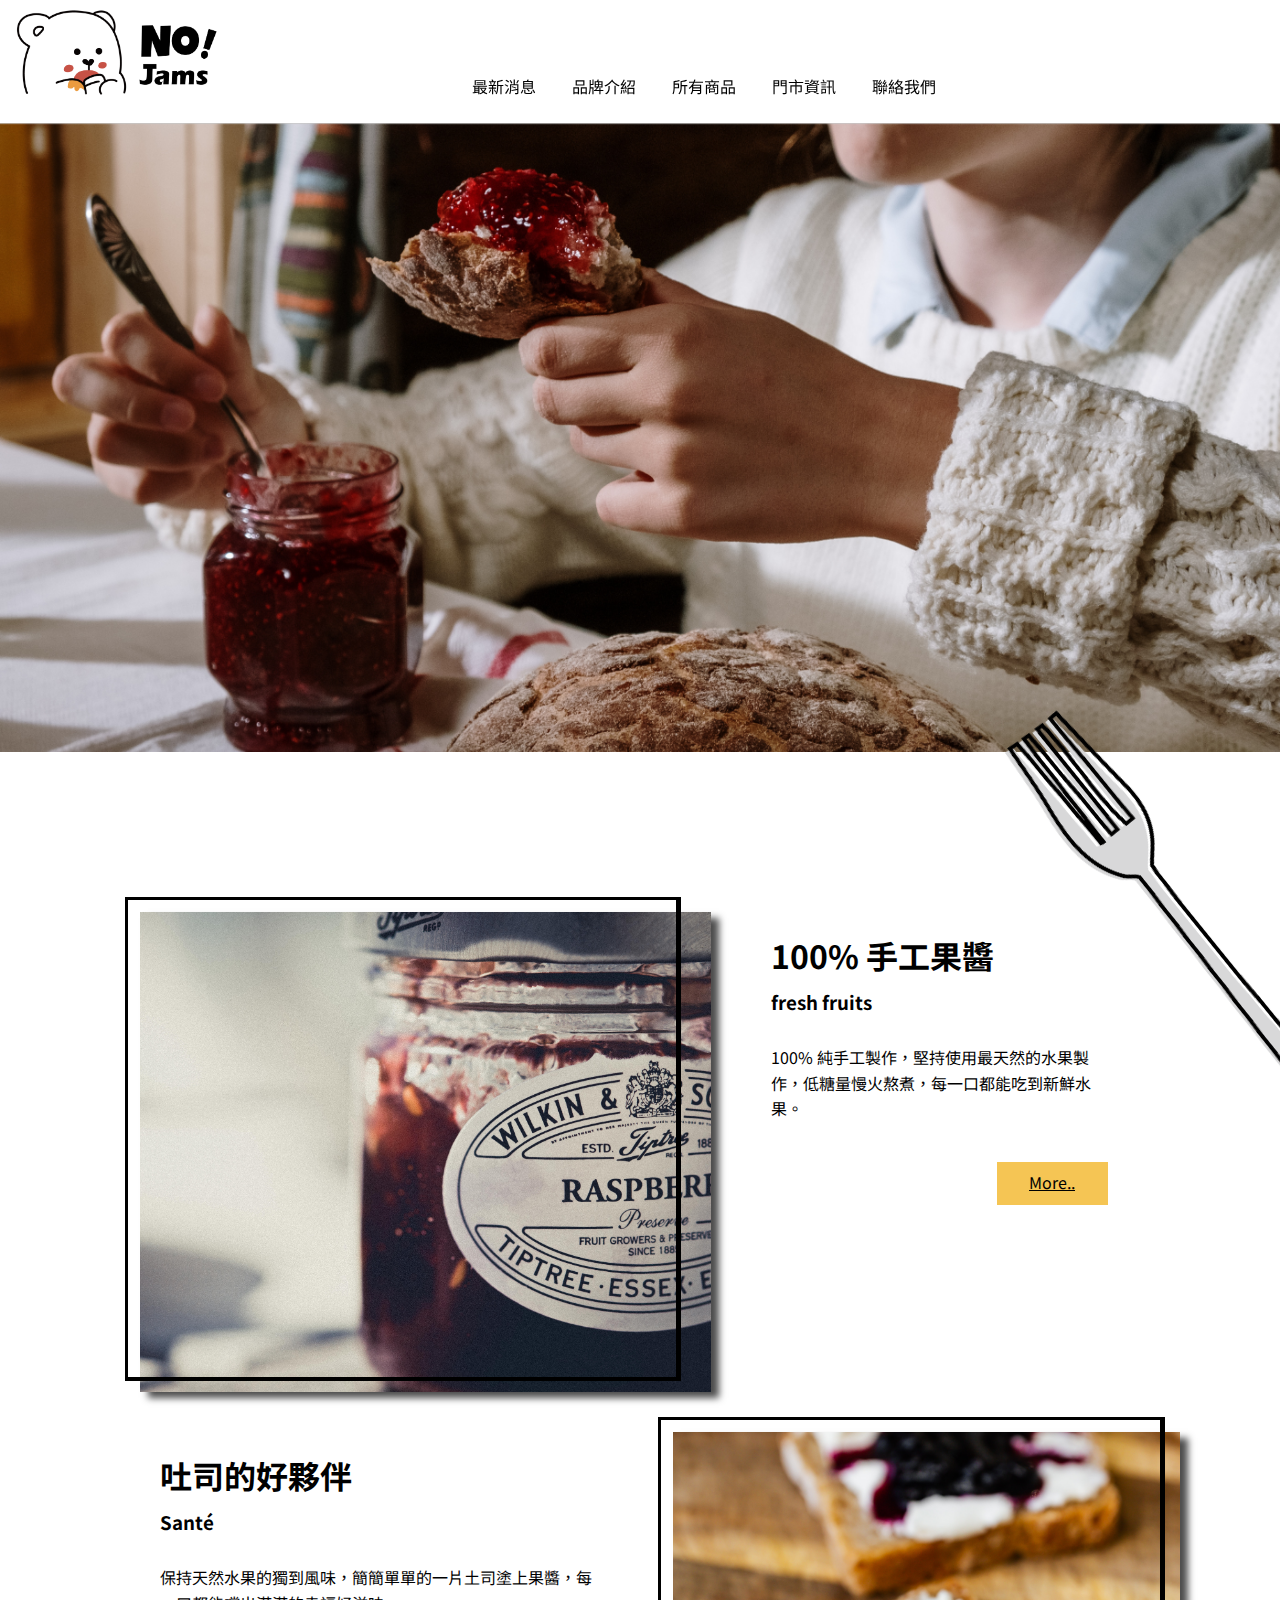
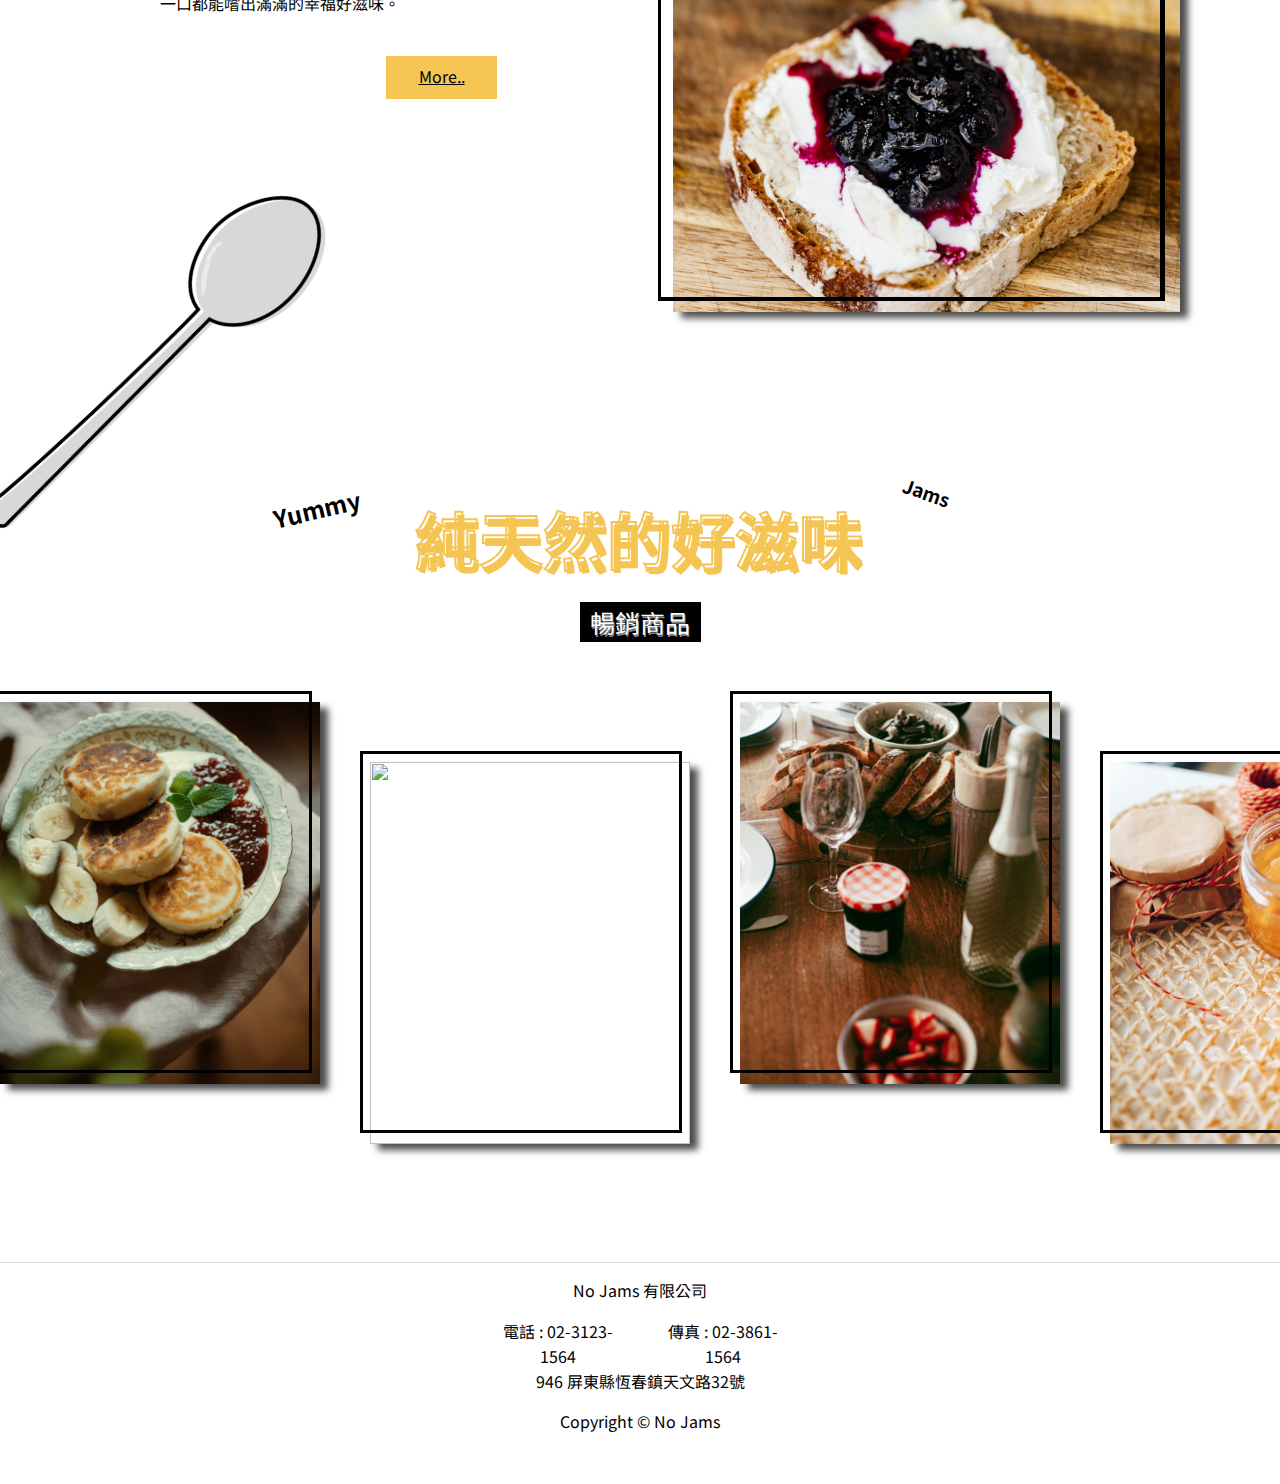
==== commit dad73286: "全部新增 RWD" ====
--- a/index.html
+++ b/index.html
@@ -5,8 +5,8 @@
     <meta http-equiv="X-UA-Compatible" content="IE=edge">
     <meta name="viewport" content="width=device-width, initial-scale=1.0">
     <title>No Jams 首頁</title>
-    <link rel="stylesheet" href="./css/index.css" >
-    <link rel="stylesheet" href="./css/hamburger.css">
+    <!-- <link href="https://cdn.jsdelivr.net/npm/bootstrap@5.1.1/dist/css/bootstrap.min.css" rel="stylesheet" integrity="sha384-F3w7mX95PdgyTmZZMECAngseQB83DfGTowi0iMjiWaeVhAn4FJkqJByhZMI3AhiU" crossorigin="anonymous"> -->
+    <link rel="stylesheet" href="./css/index.css">
     <link rel="stylesheet" href="https://pro.fontawesome.com/releases/v5.10.0/css/all.css" integrity="sha384-AYmEC3Yw5cVb3ZcuHtOA93w35dYTsvhLPVnYs9eStHfGJvOvKxVfELGroGkvsg+p" crossorigin="anonymous"/>
     <link rel="preconnect" href="https://fonts.googleapis.com">
     <link rel="preconnect" href="https://fonts.gstatic.com" crossorigin>                 
@@ -14,6 +14,7 @@
     <link rel="preconnect" href="https://fonts.googleapis.com">
     <link rel="preconnect" href="https://fonts.gstatic.com" crossorigin>
     <link href="https://fonts.googleapis.com/css2?family=Noto+Sans+TC:wght@100;300;400;500;700&family=Source+Sans+Pro:ital,wght@0,200;0,300;0,400;0,600;0,700;0,900;1,200;1,300;1,400;1,600;1,700;1,900&display=swap" rel="stylesheet">
+    <link rel="stylesheet" href="./css/hamburger.css">
 </head>
 <body>
     
@@ -48,14 +49,14 @@
             <li><a href="Content_us.html">聯絡我們</a> 
             </li>
 
-           </ul>
-
-        <div class="icon"> 
-        <i class="fas fa-user"></i>
-        <i class="fas fa-shopping-cart"></i>              
-        <i class="fab fa-facebook"></i>
-        <i class="fab fa-instagram"></i>
-       </div>
+        </ul>
+
+            <div class="icon"> 
+            <i class="fas fa-user"></i>
+            <i class="fas fa-shopping-cart"></i>              
+            <i class="fab fa-facebook"></i>
+            <i class="fab fa-instagram"></i>
+            </div>
         
     </div>
         
@@ -86,16 +87,17 @@
 
 
            <div class="top2">
-            <div class="list2" >
-                <h1>吐司的好夥伴</h1>
-                <h3> Santé</h3>
-                <p>保持天然水果的獨到風味，簡簡單單的一片土司塗上果醬，每一口都能嚐出滿滿的幸福好滋味。</p>
-                <a href="#">More..</a>
-            </div>
-            <div class="ph2">
-                <img src="img/pexels-karolina-grabowska-4963936.jpg" alt="">
-                <div class="line2"></div>
-             </div>
+
+                <div class="list2" >
+                    <h1>吐司的好夥伴</h1>
+                    <h3> Santé</h3>
+                    <p>保持天然水果的獨到風味，簡簡單單的一片土司塗上果醬，每一口都能嚐出滿滿的幸福好滋味。</p>
+                    <a href="#">More..</a>
+                </div>
+                <div class="ph2">
+                    <img src="img/pexels-karolina-grabowska-4963936.jpg" alt="">
+                    <div class="line2"></div>
+                </div>
             </div>
 
             <div class="top3">
@@ -107,6 +109,7 @@
                 <a href="#">暢銷商品</a>
                 </div>
                 
+                
                 <div class="ph3">
                     <img src="./img/p1.jpg" alt="">
                     <div class="line3"></div>
@@ -149,7 +152,7 @@
                     <img src="./img/p5.jpg" alt="">
                     <div class="line7"></div>
                  </div>
-
+                 
 
              </div>
              
@@ -181,95 +184,22 @@
  <script src="./hamburger.js"></script>
  <script src="https://ajax.googleapis.com/ajax/libs/jquery/3.6.0/jquery.min.js"></script>
  <script>
-    //  $(function(){
-
-     //   });
-     
-        // $("id").hide();
-        // $("ul").hide();
+    
         $("button.hamburger").on("click", function(){
-            // $("ul").show();
-            // $("ul").hide();
+            
+           
             $(this).toggleClass("is-active");
+            $('.head ul').toggleClass("menu");
+            
+
                 // $("ul").slideDown();
-                // $("ul").hide();
-            $(this).on('click', function () {
-            
-            $('ul').slideDown();
-            $("ul").toggle();
-            // $("ul").show();
-
-            
-            });      
+       
+                
             
 
         });    
-        // //     // $("ul").slideToggle();
-            
-        //  });
-
-
-        //    $(".hamburger").click(function() {
-        //     $("ul").slideToggle("slow", function() {
-        //         $("ul").hide();
-        //         $("is-active").show();
-        //     });
-        //     });
-            // $("is-active").click(function() {
-            // $("ul").slideToggle("slow", function() {
-            //     $("ul").hide();
-            //     $(".hamburger").show();
-            // });
-            // });
-
-
-         
-       
-        // $("is-active").on("click", function(){
-        //     $("ul").show();
-        // });
-
-
-           // $("ul").show();
-
-        // $("ul").show();
-        
-        
-        
-        
-        
-        
-        
-        
-        
-        
-        // $("button.hamburger").on("click", function(){
-        //     $("ul").hide();
-        //     //  $("ul").show(); 
-        // $(this).toggleClass("is-active");
-            //  $(this).show("ul");
-        
-        // $(#ul).show();
-        // $(#ul).hide();
-        
-       
-
-        // $("button.hamburger").click(function(){
-            
-        //      $(this).toggleClass("is-active");
-
-
-                 
-
-        //     });
-    
-        // $(#ul).show();
-        // $(#ul).hide();
-        
-     
-
-    
-    //   });
+        
+        
 </script>
     
 </body>
--- a/css/index.css
+++ b/css/index.css
@@ -56,7 +56,8 @@
 
 /*首頁 區塊1 */
 .top{
-    width: 1040px;
+  width: 100%;
+  max-width: 1040px;
     height: 520px;
     margin: 0 auto;
     display: flex;
@@ -65,7 +66,8 @@
 
 .top img{
   height: 480px;
-  width: 557px;
+  max-width: 707px;
+  width: 100%; 
   margin-top: 20px;
   margin-left: 20px;
   object-fit: cover;
@@ -77,11 +79,13 @@
 
 .ph1{
   position: relative;
+  width: 100%;
 }
 
 .line{
   height: 484px;
-  width: 556px;
+  max-width: 556px;
+  width: 100%;
   position: absolute;
   border: 3px solid black;
   border-bottom: 4px solid black ;
@@ -133,142 +137,7 @@
 }
 
 
-@media screen and (max-width: 768px){
-  .top ,.top2{
-    margin: 0;
-    display: block;
-    background-color: #8a8a8a;
-
-    }
-    .top{
-      margin-bottom: 558px;
-    }
-    .top2{
-      flex-direction: column-reverse;
-    }
-  .ph1 ,.ph2{
-    margin: 0;
-    padding: 0;
-  }
-  .top img,.top2 img{
-    height: 480px;
-    width: 510px;
-    
-    
-  }
-  .line,.line2{
-    display: none;
-  }
-  .Decorate,.Decorate2{
-    display: none;
-
-  }
-
-  .list1,.list2{
-    width: 500px;
-    margin: 0;
-    margin: 10px;
-
-  }
-
-
-}
-
-  
-
-/* 首頁區塊2 */
-.top2{
-  width: 1040px;
-  height: 520px;
-  margin: 80px auto;
-  display: flex;
-}
-
-.top2 img{
-height: 480px;
-width: 557px;
-object-fit: cover;
-object-position: bottom;
-margin-top: 20px;
-margin-left: 20px;
-box-shadow: 8px 6px 7px rgba(0, 0, 0, 0.7); 
-
-}
-
-.ph2{
-position: relative;
-}
-
-.line2{
-height: 484px;
-width: 556px;
-position: absolute;
-border: 3px solid black;
-border-bottom: 4px solid black ;
-border-right: 5px solid black ;
-top:5px;
-left: 5px;
-
-
-}
-
-
-.list2{
-margin: 20px;
-margin-right: 40px;
-
-}
-
-.list2 h1{
-margin: 20px 20px 10px;
-
-
-}
-
-.list2 h3{
-margin: 0 20px 30px;
-
-}
-
-.list2 p{
-margin: 20px;
-line-height:1.6;
-
-}
-
-.list2{
-
-}
-
-.list2 a{
-font-size: 16px;
-font-style: normal;
-display: block;
-background-color:#F5C554;
-width: 111px;
-height: 43px;
-text-align: center;
-line-height: 40px;
-margin-top: 40px;
-margin-left: 246px;
-}
-
-/* 首頁輪播區塊-純天然*/
-
-.top3 {
-  height: 750px;
-  display: flex;
-  margin-top: 130px;
-  overflow: hidden;
-  position: relative; 
-  margin-bottom: 50px; 
-
-}
-
-.top3:hover{
-
-
-}
+
 
 /* 圖片 */
 .top3 img{
@@ -289,6 +158,9 @@
 
 
 .ph3,.ph5,.ph7{
+  max-height: 300px;
+  height: 100%;
+  width: 100%;
   position: relative;
   margin-top: 40px;
   /* animation: jam 5s infinite ease-in-out; */
@@ -296,7 +168,8 @@
 }
 
 .line3,.line5,.line7{
-  width: 322px;
+  max-width: 322px;
+  width: 100%;
   height: 382px;
   position: absolute;
   border: 3px solid black;
@@ -335,7 +208,8 @@
 }
 
 .top3 .list3{
-  width: 450px;
+  max-width: 450px;
+  width: 100%;
   height: 150px;
   margin: 0 auto;
   position: absolute;
@@ -347,7 +221,6 @@
 /* 純天然的好滋味 */
 .top3 .list3 h1{
   font-size: 64px;
-  position: absolute;
   margin: 0 auto;
   text-shadow:  2px 3px #F5C554 ;
   color: #F5C554;
@@ -407,6 +280,243 @@
   100% { opacity: 1; } 
 } */
 
+
+
+  
+
+/* 首頁區塊2 */
+.top2{
+  width: 100%; 
+  max-width: 1040px;
+  height: 520px;
+  margin: 0 auto;
+  height: 520px;
+  display: flex;
+}
+
+.top2 img{
+  height: 480px;
+  max-width: 707px;
+  width: 100%;
+  object-fit: cover;
+  object-position: bottom;
+  margin-top: 20px;
+  margin-left: 20px;
+  box-shadow: 8px 6px 7px rgba(0, 0, 0, 0.7); 
+
+}
+
+.ph2{
+  position: relative;
+  max-width: 707px;
+  width: 100%;
+}
+
+.line2{
+
+  height: 484px;
+  max-width: 556px;
+  width: 100%;
+  position: absolute;
+  border: 3px solid black;
+  border-bottom: 4px solid black ;
+  border-right: 5px solid black ;
+  top:5px;
+  left: 5px;
+
+
+}
+
+
+.list2{
+  max-width: 473px;
+  width: 100%;
+  margin: 20px;
+  margin-right: 40px;
+
+}
+
+.list2 h1{
+  margin: 20px 20px 10px;
+
+
+}
+
+.list2 h3{
+  margin: 0 20px 30px;
+
+}
+
+.list2 p{
+  margin: 20px;
+  line-height:1.6;
+
+}
+
+.list2{
+
+}
+
+.list2 a{
+  font-size: 16px;
+  font-style: normal;
+  display: block;
+  background-color:#F5C554;
+  width: 111px;
+  height: 43px;
+  text-align: center;
+  line-height: 40px;
+  margin-top: 40px;
+  margin-left: 246px;
+}
+
+/* 首頁輪播區塊-純天然*/
+
+.top3 {
+  height: 750px;
+  display: flex;
+  margin-top: 130px;
+  overflow: hidden;
+  position: relative; 
+  margin-bottom: 50px; 
+  width: 100%;
+ 
+
+}
+
+.top3:hover{
+
+
+}
+
+/* 圖片 */
+.top3 img{
+  width: 320px;
+  height: 382px;
+  margin-right: 50px;
+  margin-top: 200px;
+  object-fit: cover;
+  object-position: bottom ;
+  box-shadow: 8px 6px 7px rgba(0, 0, 0, 0.7); 
+
+}
+
+.top3 img:hover{
+
+}
+
+
+
+.ph3,.ph5,.ph7{
+  position: relative;
+  margin-top: 40px;
+  /* animation: jam 5s infinite ease-in-out; */
+
+}
+
+.ph4,.ph6{
+  position: relative;
+  margin-top: 100px;
+  /* animation: jam 4s  5sinfinite ease-in-out; */
+
+
+}
+
+.ph3 ,.ph4,.ph5 ,.ph6,.ph7 {
+  animation: jam 10s infinite ease;
+}
+
+@keyframes jam{
+  0%{right: 0; transform: translateX(0); }
+  25%{right: 200px;}
+  50%{right: 500px;}
+  75%{right: 700px;}
+  100%{ right: 1000px; transform: translateX(-50%)}
+ }
+
+.line4,.line6{
+  width: 322px;
+  height: 382px;
+  position: absolute;
+  border: 3px solid black;
+  top: 189px;
+  left:-10px
+
+}
+
+.top3 .list3{
+  width: 450px;
+  height: 150px;
+  margin: 0 auto;
+  position: absolute;
+  left: 0;
+  right: 0;
+  top:30px;
+  margin: auto;
+}
+/* 純天然的好滋味 */
+.top3 .list3 h1{
+  font-size: 64px;
+  position: absolute;
+  margin: 0 auto;
+  text-shadow:  2px 3px #F5C554 ;
+  color: #F5C554;
+   -webkit-text-fill-color: transparent;
+  -webkit-text-stroke: 2px #F5C554;
+
+  
+}
+
+.top3 .list3 h1:hover{
+  
+}
+
+/* yummy */
+.top3 .list3 h2{
+  position: absolute;
+  top: -1px;
+  left: -142px;
+  transform: rotate(347deg);
+  /* animation-name:yummy; 
+  animation-duration: 4s;   
+  animation-timing-function:linear;
+  animation-iteration-count:infinite; */
+}
+
+
+.top3 .list3 h2:hover{
+  transform: rotate(340deg);
+}
+
+/* @keyframes yummy{
+  0% {  opacity: 0;}
+  100% { opacity: 1; } 
+} */
+
+/* jams */
+.top3 .list3 h3{
+  font-weight: bold;
+  position: absolute;
+  top: -14px;
+  right: -86px;
+  transform: rotate(19deg);
+  /* animation-name:jams; 
+  animation-duration: 4s;
+  animation-delay: 2s;   
+  animation-timing-function:linear;
+  animation-iteration-count:infinite; */
+  
+}
+.top3 .list3 h3:hover{
+  transform: rotate(25deg);
+}
+
+
+/* @keyframes jams{
+  0% {  opacity: 0;}
+  100% { opacity: 1; } 
+} */
+
 /* 暢銷商品 */
 .top3 a{
   font-size: 25px;
@@ -415,7 +525,8 @@
   text-shadow: 1px 2px #8a8a8a;
   display: block;
   background-color:#000000;
-  width: 121px;
+  max-width: 121px;
+  width: 100%;
   height: 40px;
   text-align: center;
   line-height:1.6;
@@ -425,4 +536,112 @@
   }
 
 
-
+  @media screen and (max-width: 768px){
+    
+    .top {
+      margin: 0 auto;
+      flex-direction: column;
+      
+  
+      }
+      /* .top{
+        margin-bottom: 558px;
+      } */
+      .top2{
+        flex-direction: column-reverse;
+        
+        
+      }
+      .ph1 ,.ph2{
+        margin: 0;
+        padding: 0;
+      
+      }
+      .ph2{
+        width: 390px  !important;
+      }
+  
+      .top img ,.top2 img{
+        height: auto;
+        width: 390px !important;
+        margin: 0;
+        
+        
+      }
+      .top2 img{
+        height: 260px;
+      }
+      .line ,.line2{
+        display: none;
+      }
+      .Decorate,.Decorate2{
+        display: none;
+  
+      }
+  
+      .list1 ,.list2{
+        width: 390px !important;
+        margin: 0 !important;
+        /* margin: 10px auto; */
+  
+      }
+      .list1 a,.list2 a{
+        margin-left: 20px;
+  
+        }
+  
+      .top3 {
+        height: 750px;
+      
+      }
+      .ph3,.ph5,.ph7{
+        display: none;
+        height: auto;
+      }
+      .ph3,.ph5,.ph7,.ph1,.ph2,.ph3,.ph4,.ph6{
+        width: 390px ;
+        margin: 0;
+        padding: 0;
+        display: flex;
+      }
+      .top3 {
+        width: 390px !important ;
+        margin: 0;
+        margin-top: 28px;
+        height: auto;
+        
+       
+    
+      }
+      .top3 h1{
+        font-size: 50px !important;
+        padding: 20px;
+    
+      }
+       .top3 h2 ,h3 {
+        display: none !important ;
+      } 
+      .top3 .line3,.line4,.line5,.line6,.line7{
+        display: none;
+      }
+      .top3 img{
+        width: 390px ;
+        margin-left:  0;
+        margin-right: 0; 
+      }
+      .top3 a{
+       
+        font-size: 20px;
+        height: auto;
+        margin: 0;
+        margin-top: 110px;
+        margin-left: 133px;        
+      }
+      
+
+  
+   
+  
+  }
+  
+  
--- a/css/hamburger.css
+++ b/css/hamburger.css
@@ -1,4 +1,11 @@
-.hamburger {
+/*!
+ * Hamburgers
+ * @description Tasty CSS-animated hamburgers
+ * @author Jonathan Suh @jonsuh
+ * @site https://jonsuh.com/hamburgers
+ * @link https://github.com/jonsuh/hamburgers
+ */
+ .hamburger {
   padding: 15px 15px;
   display: inline-block;
   cursor: pointer;
@@ -697,7 +704,3 @@
   .hamburger--vortex-r.is-active .hamburger-inner::after {
     bottom: 0;
     transform: rotate(-90deg); }
-
-
-
-
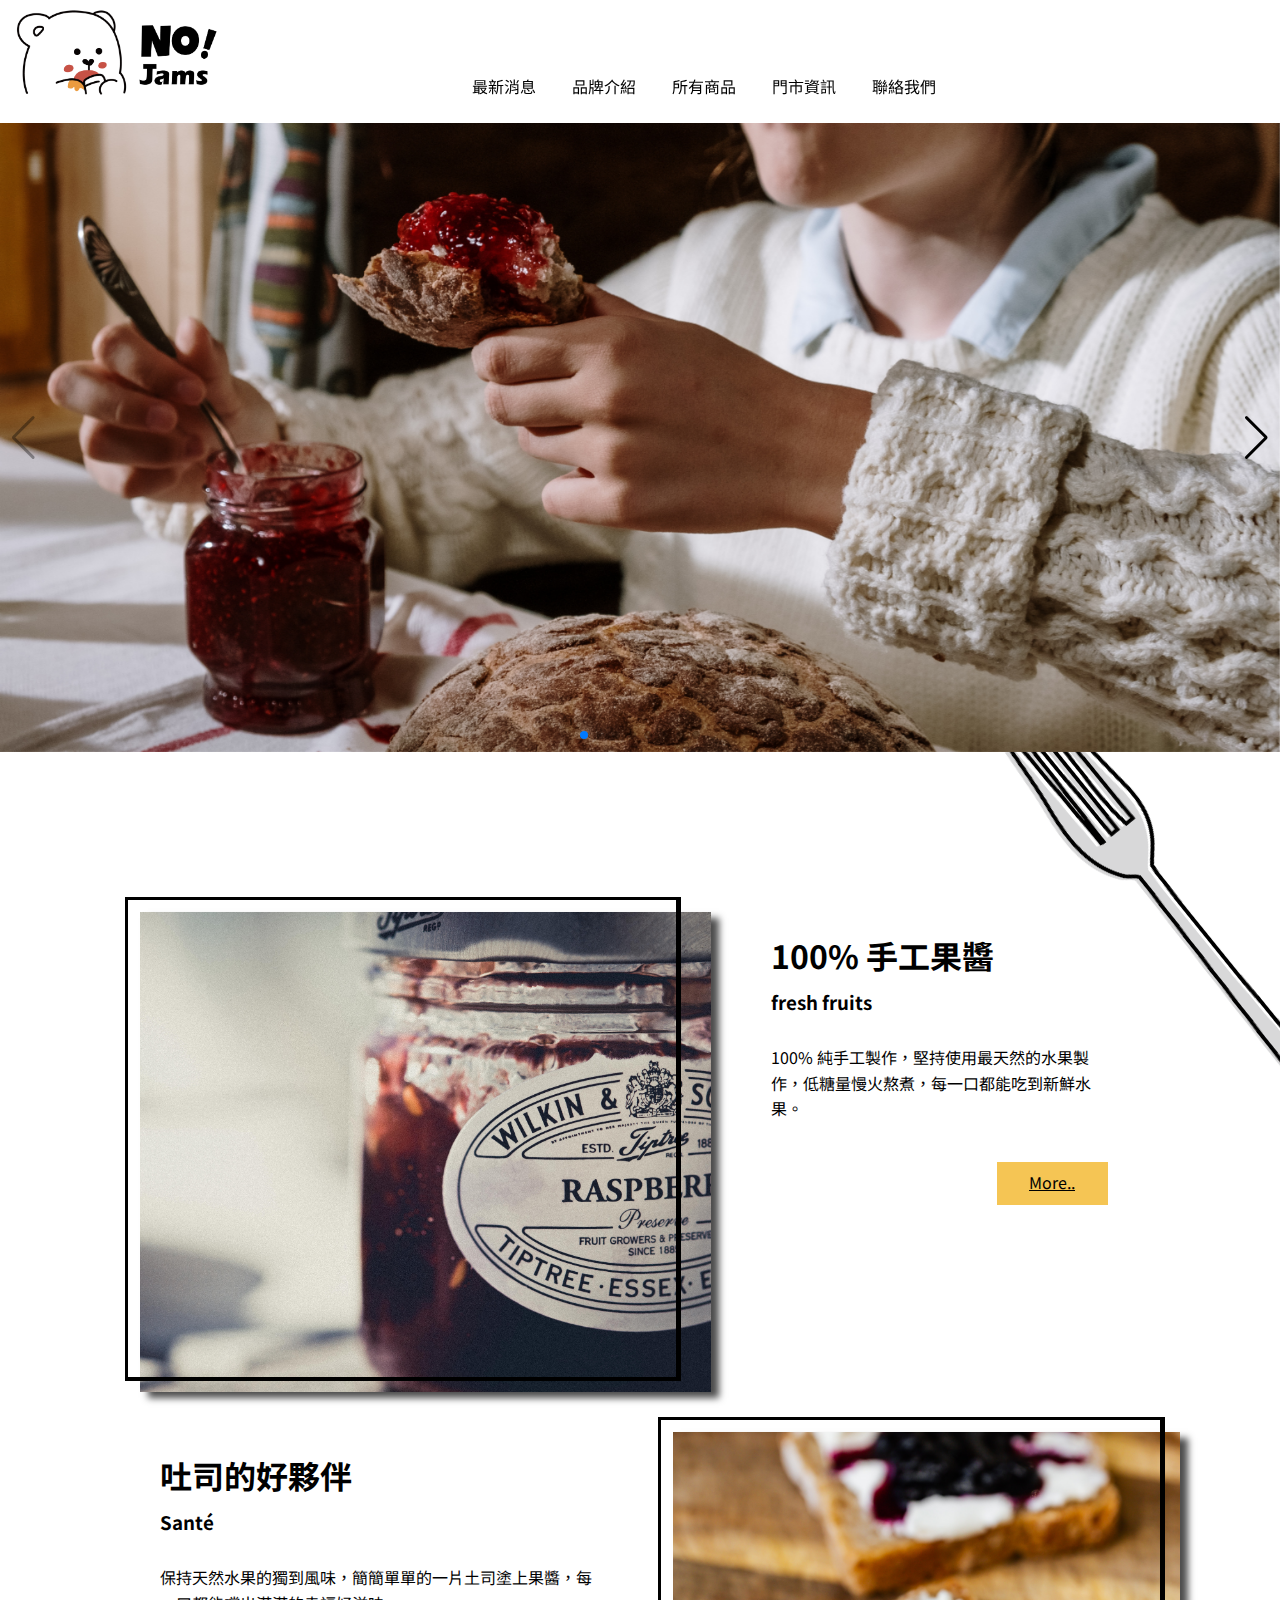
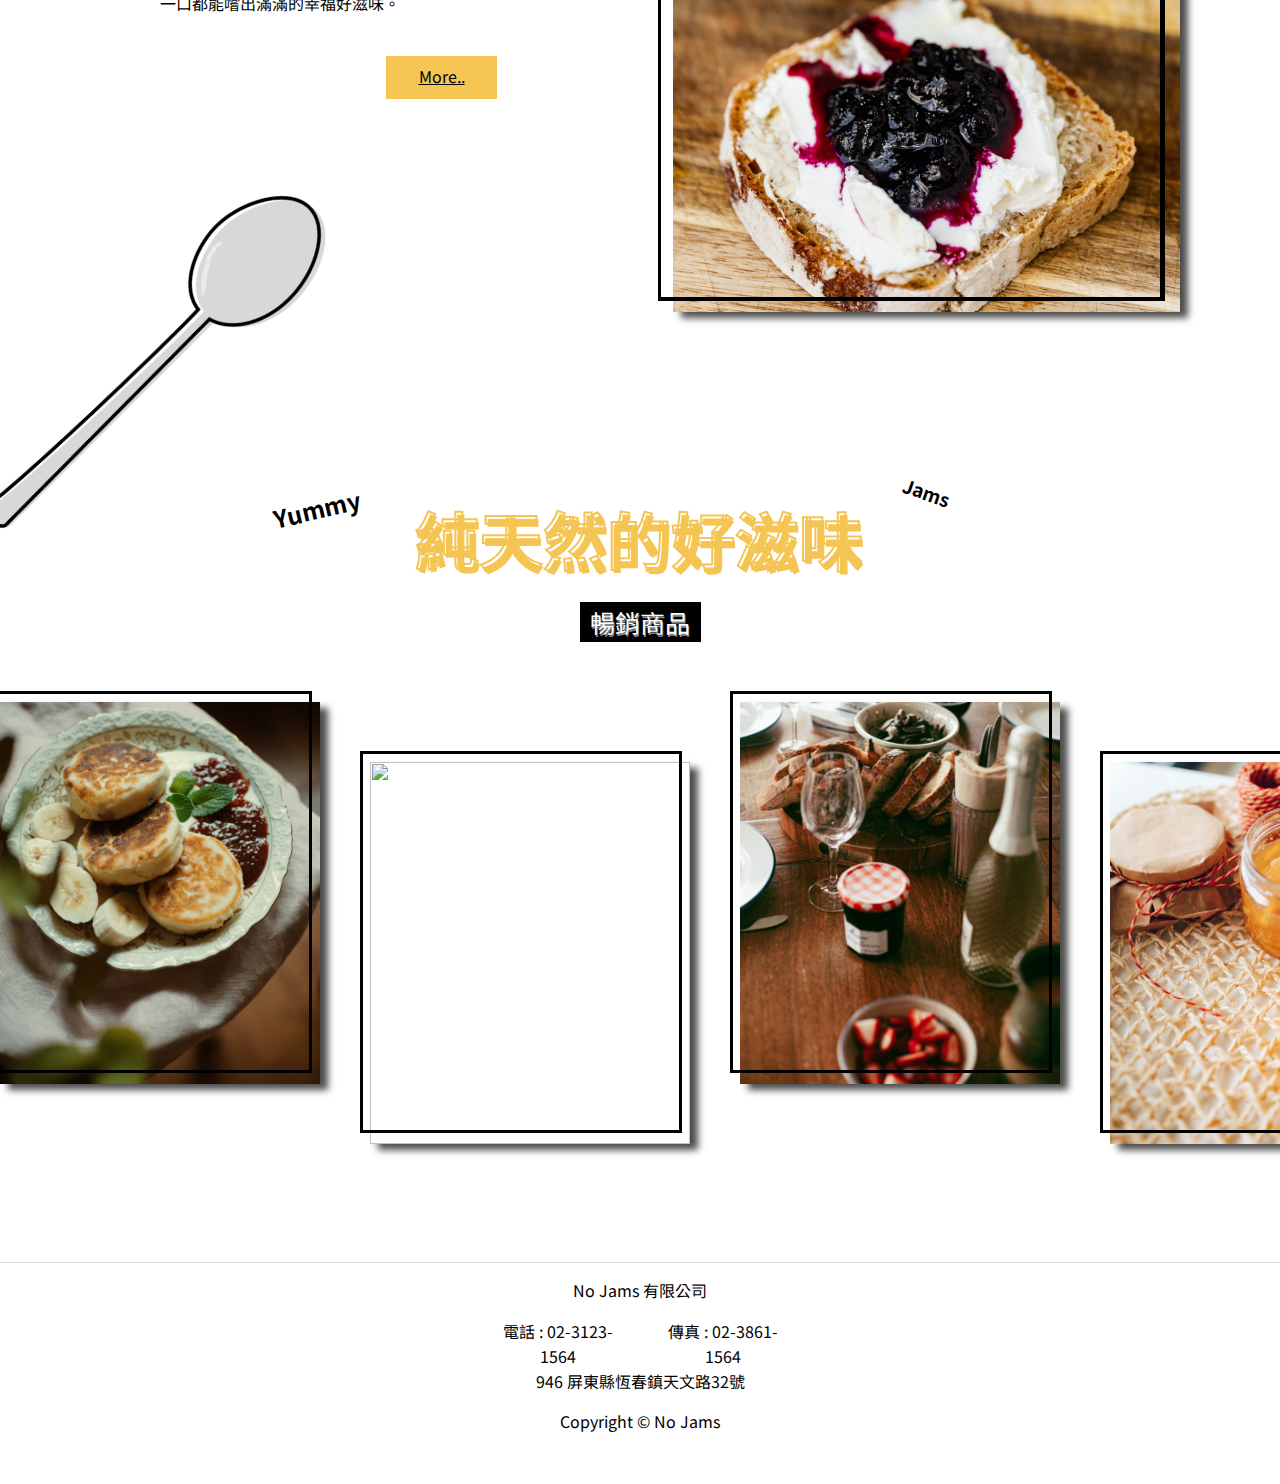
==== commit 2093d99b: "新增輪播" ====
--- a/index.html
+++ b/index.html
@@ -15,6 +15,7 @@
     <link rel="preconnect" href="https://fonts.gstatic.com" crossorigin>
     <link href="https://fonts.googleapis.com/css2?family=Noto+Sans+TC:wght@100;300;400;500;700&family=Source+Sans+Pro:ital,wght@0,200;0,300;0,400;0,600;0,700;0,900;1,200;1,300;1,400;1,600;1,700;1,900&display=swap" rel="stylesheet">
     <link rel="stylesheet" href="./css/hamburger.css">
+    <link rel="stylesheet" href="https://unpkg.com/swiper/swiper-bundle.min.css"/>
 </head>
 <body>
     
@@ -27,7 +28,7 @@
                 </span>
             </button>
         </div>
-
+            
         <a href="index.html"><img src="./img/nojams_logo.png" alt="" ></a>
        <ul>
             <li>
@@ -63,9 +64,28 @@
         <div class="space"></div>
 
            
-          <div class="photo">
-              <img src="./img/pexels-cottonbro-5590963.jpg" alt="">
-           </div>
+           <!-- <div class="photo2"> -->
+               <!-- <img src="./img/pexels-cottonbro-5590963.jpg" alt=""> -->
+           
+        <div class="swiper mySwiper">
+            <div class="swiper-wrapper">
+              <div class="swiper-slide"><img src="./img/pexels-cottonbro-5590963.jpg" alt=""></div>
+              <div class="swiper-slide"><img src="./img/bg (1).jpg" alt=""></div>
+              <div class="swiper-slide"><img src="./img/bg (2).jpg" alt=""></div>
+              <div class="swiper-slide"><img src="./img/bg (3).jpg" alt=""></div>
+              <div class="swiper-slide"><img src="./img/bg (4).jpg" alt=""></div>
+              <div class="swiper-slide"><img src="./img/bg (5).jpg" alt=""></div>
+              <div class="swiper-slide"><img src="./img/bg (1).jpg" alt=""></div>
+              <div class="swiper-slide"><img src="./img/bg (1).jpg" alt=""></div>
+              <!-- <div class="swiper-slide"></div> -->
+            </div>
+            <div class="swiper-button-next"></div>
+            <div class="swiper-button-prev"></div>
+            <div class="swiper-pagination"></div>
+          </div>
+
+          <!-- </div>  -->
+             
            <img src="./img/fork-02-02.png" alt="" class="Decorate">
            <img src="./img/fork-03.png" alt="" class="Decorate2">
          
@@ -182,6 +202,7 @@
 
           
  <script src="./hamburger.js"></script>
+ <script src="https://unpkg.com/swiper/swiper-bundle.min.js"></script>
  <script src="https://ajax.googleapis.com/ajax/libs/jquery/3.6.0/jquery.min.js"></script>
  <script>
     
@@ -193,12 +214,27 @@
             
 
                 // $("ul").slideDown();
-       
-                
-            
-
-        });    
-        
+
+        });   
+        
+        var swiper = new Swiper(".mySwiper", {
+        spaceBetween: 30,
+        centeredSlides: true,
+        autoplay: {
+          delay: 3500,
+          disableOnInteraction: false,
+        },
+        pagination: {
+          el: ".swiper-pagination",
+          clickable: true,
+        },
+        navigation: {
+          nextEl: ".swiper-button-next",
+          prevEl: ".swiper-button-prev",
+        },
+         });
+
+      
         
 </script>
     
--- a/css/index.css
+++ b/css/index.css
@@ -541,6 +541,7 @@
     .top {
       margin: 0 auto;
       flex-direction: column;
+      /* height: auto; */
       
   
       }
@@ -549,6 +550,7 @@
       } */
       .top2{
         flex-direction: column-reverse;
+        height: auto;
         
         
       }
@@ -565,6 +567,7 @@
         height: auto;
         width: 390px !important;
         margin: 0;
+        box-shadow:none;
         
         
       }
@@ -582,7 +585,7 @@
       .list1 ,.list2{
         width: 390px !important;
         margin: 0 !important;
-        /* margin: 10px auto; */
+
   
       }
       .list1 a,.list2 a{
@@ -616,6 +619,7 @@
       .top3 h1{
         font-size: 50px !important;
         padding: 20px;
+
     
       }
        .top3 h2 ,h3 {
@@ -637,11 +641,96 @@
         margin-top: 110px;
         margin-left: 133px;        
       }
-      
-
+      .list3{
+        /* height: auto; */
+      }
+      .swiper{
+        width: 390px!important;
+        height: 260px!important;
+        margin: 0 !important;
+        margin-bottom: 20px !important;
+        display: none;
+        
+      }
+      .swiper-slide {
+        
+      }
+      .swiper-button-next::after ,.swiper-button-prev::after{
+        margin: 0 ;
+        display: none;
+
+      }
+      .swiper-button-prev{
+        margin: 0;
+      }
+      .swiper-pagination-bullet {
+        width: var(--swiper-pagination-bullet-width,var(--swiper-pagination-bullet-size,5px)) !important; 
+        height: var(--swiper-pagination-bullet-height,var(--swiper-pagination-bullet-size,5px)) !important;
+        display: none;
+     }  
+     /* .photo2{
+       display: block !important;
+       width: 390px;
+       height: 300px;
+       margin-top: 50px;
+     } */
+
+
+     
   
    
   
   }
-  
-  
+
+
+  /* 輪播 */
+  .swiper {
+    max-height: 629px;
+    height: 100%;
+    margin-bottom: 140px;
+    width:100%;
+    z-index: none;
+  }
+
+  .swiper-slide {
+    text-align: center;
+    font-size: 18px;
+    background: #fff;
+
+    display: -webkit-box;
+    display: -ms-flexbox;
+    display: -webkit-flex;
+    display: flex;
+    -webkit-box-pack: center;
+    -ms-flex-pack: center;
+    -webkit-justify-content: center;
+    justify-content: center;
+    -webkit-box-align: center;
+    -ms-flex-align: center;
+    -webkit-align-items: center;
+    align-items: center;
+  }
+
+  .swiper-slide img {
+    max-height: 629px;
+    height: 100%;
+    display: block;
+    width: 100%;
+    /* height: 100%; */
+    object-fit: cover;
+  }
+
+  .swiper-slide img {
+    display: block;
+    width: 100%;
+    height: 100%;
+    object-fit: cover;
+  }
+  .swiper-button-next::after ,.swiper-button-prev::after{
+    color: #000000;
+  }
+
+  
+  
+  
+  